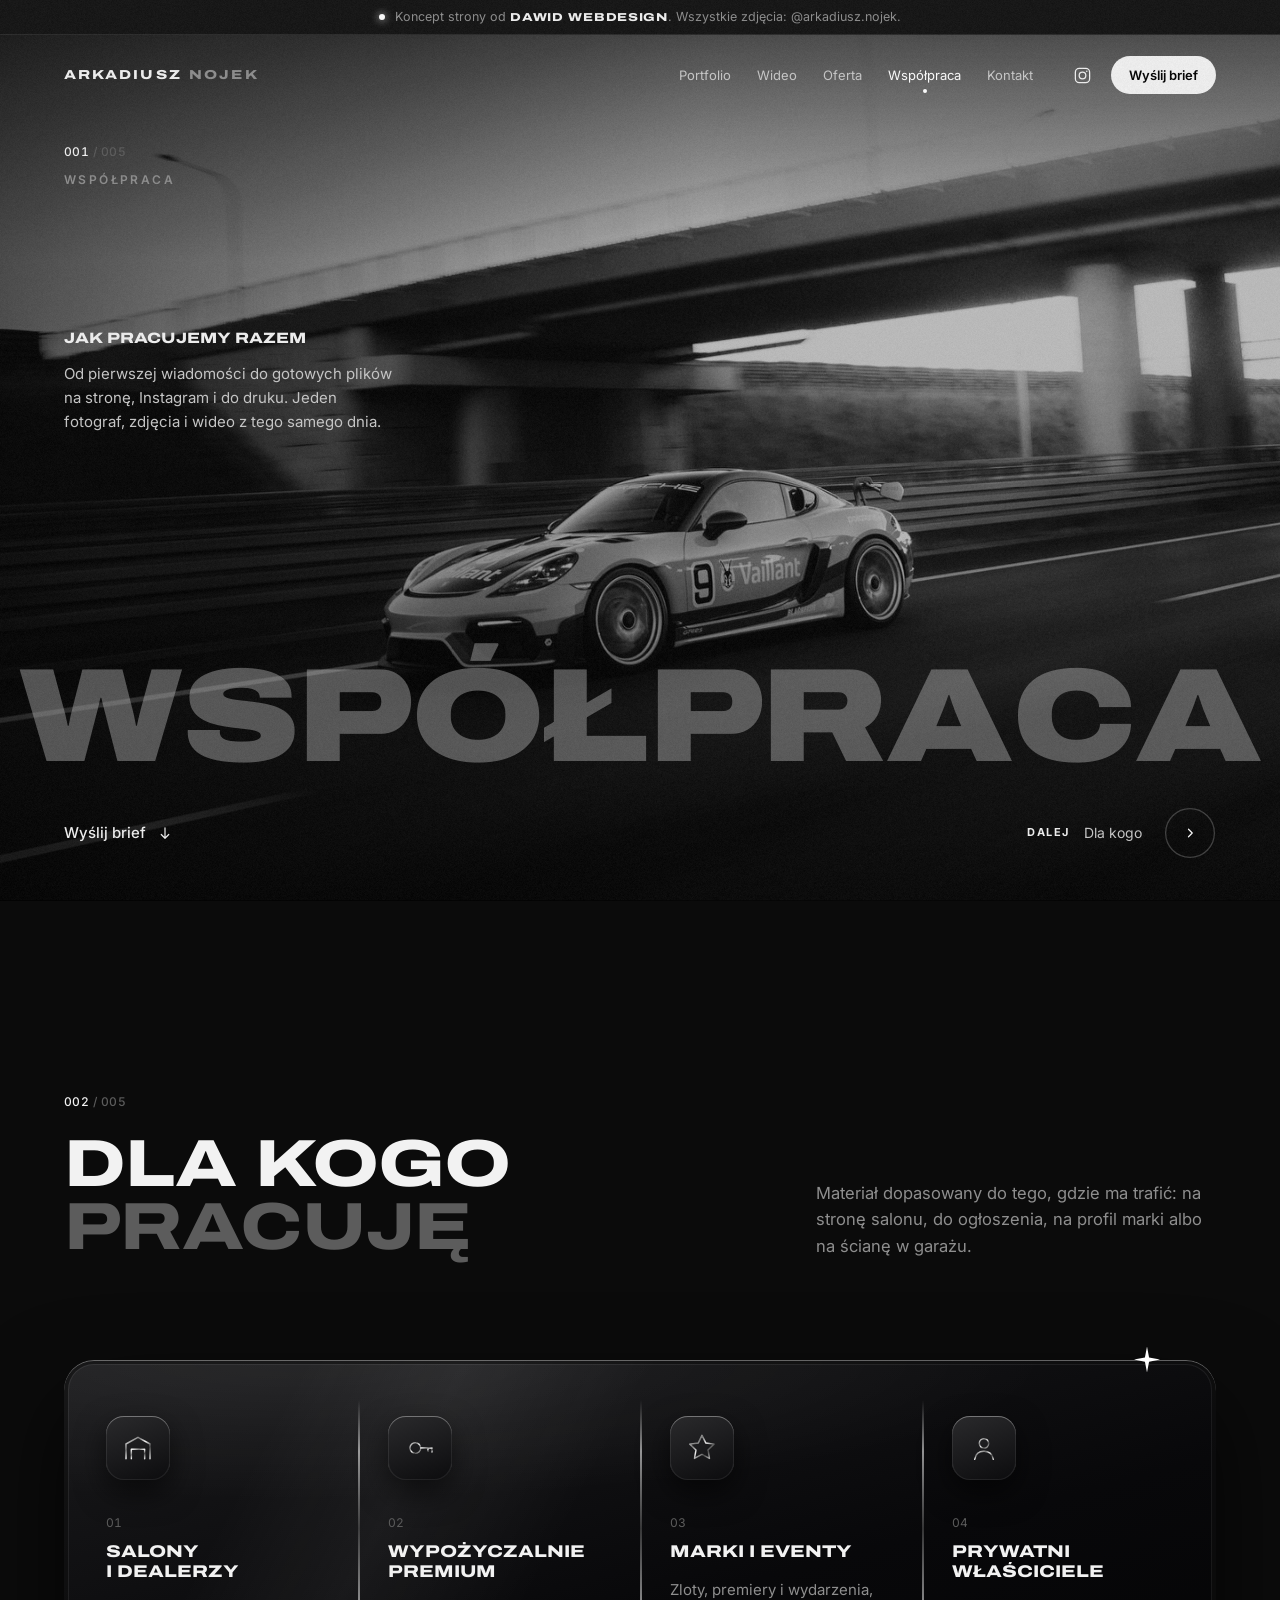
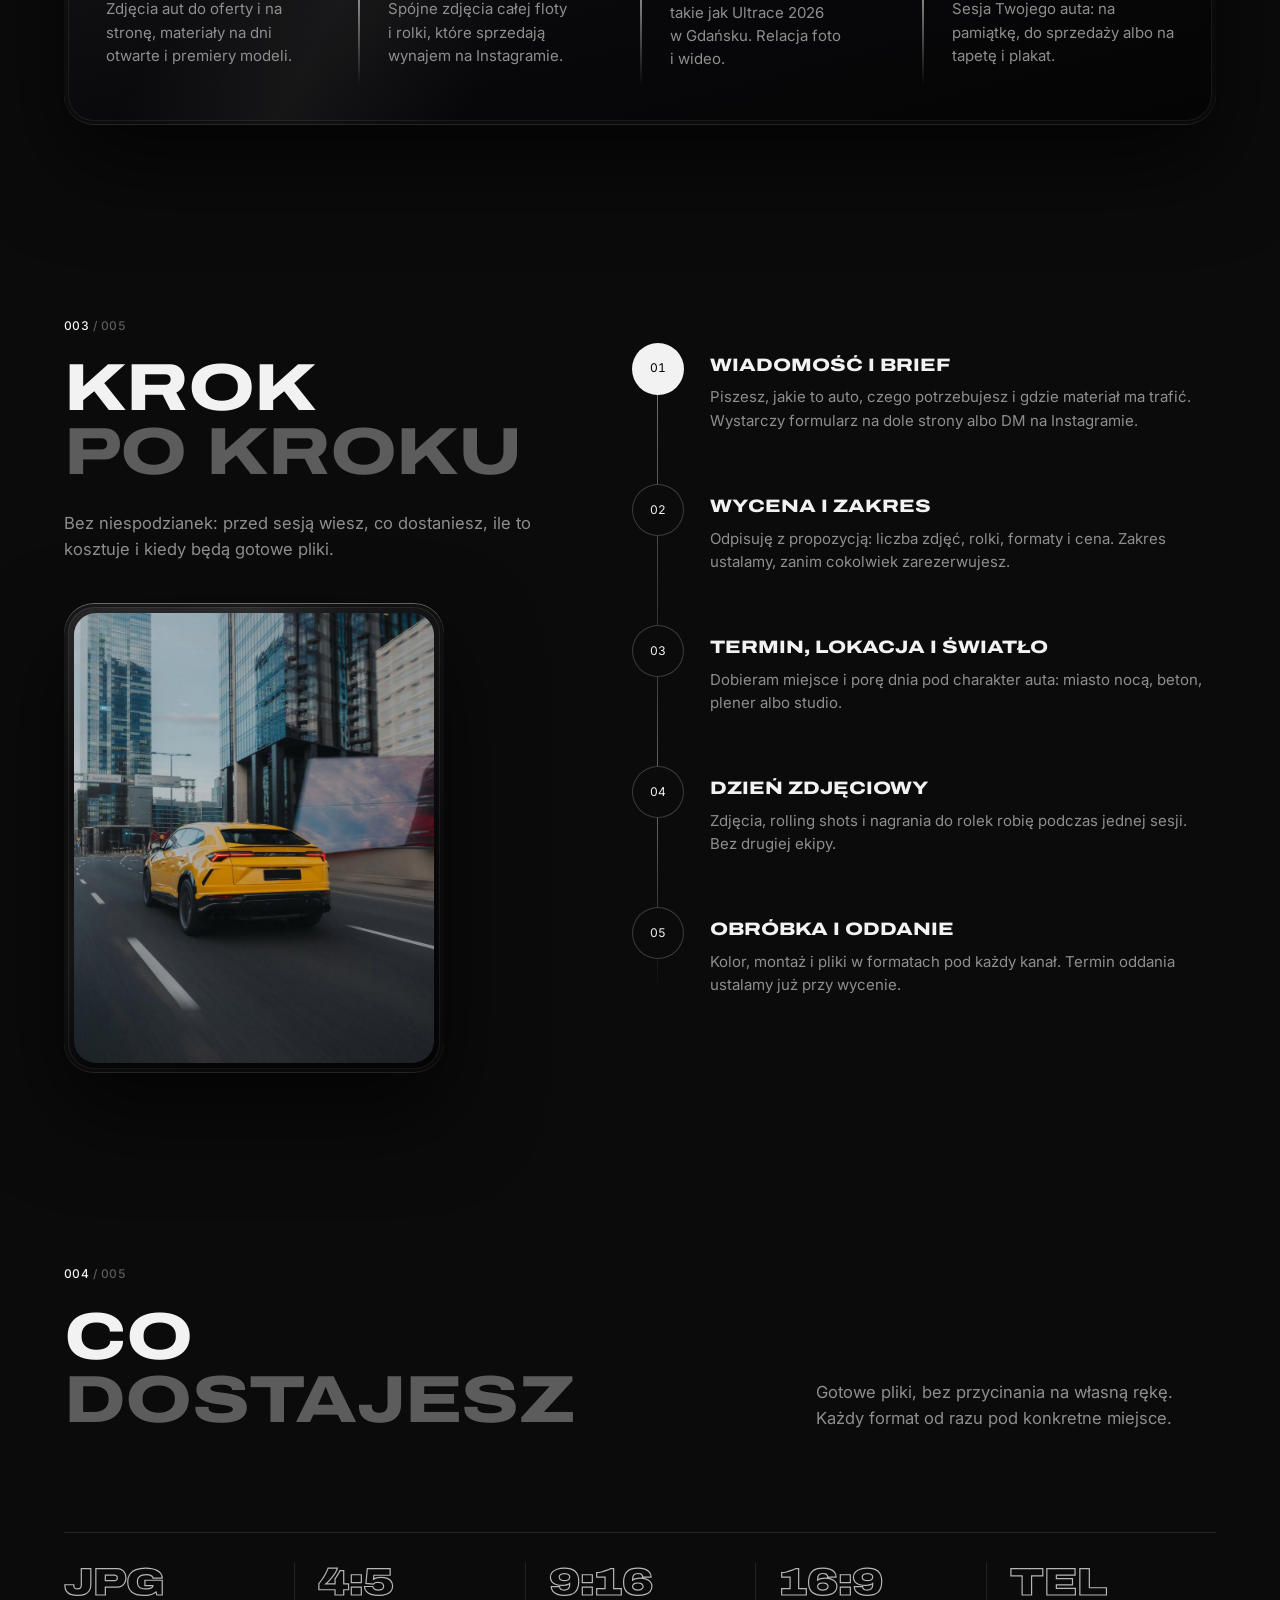
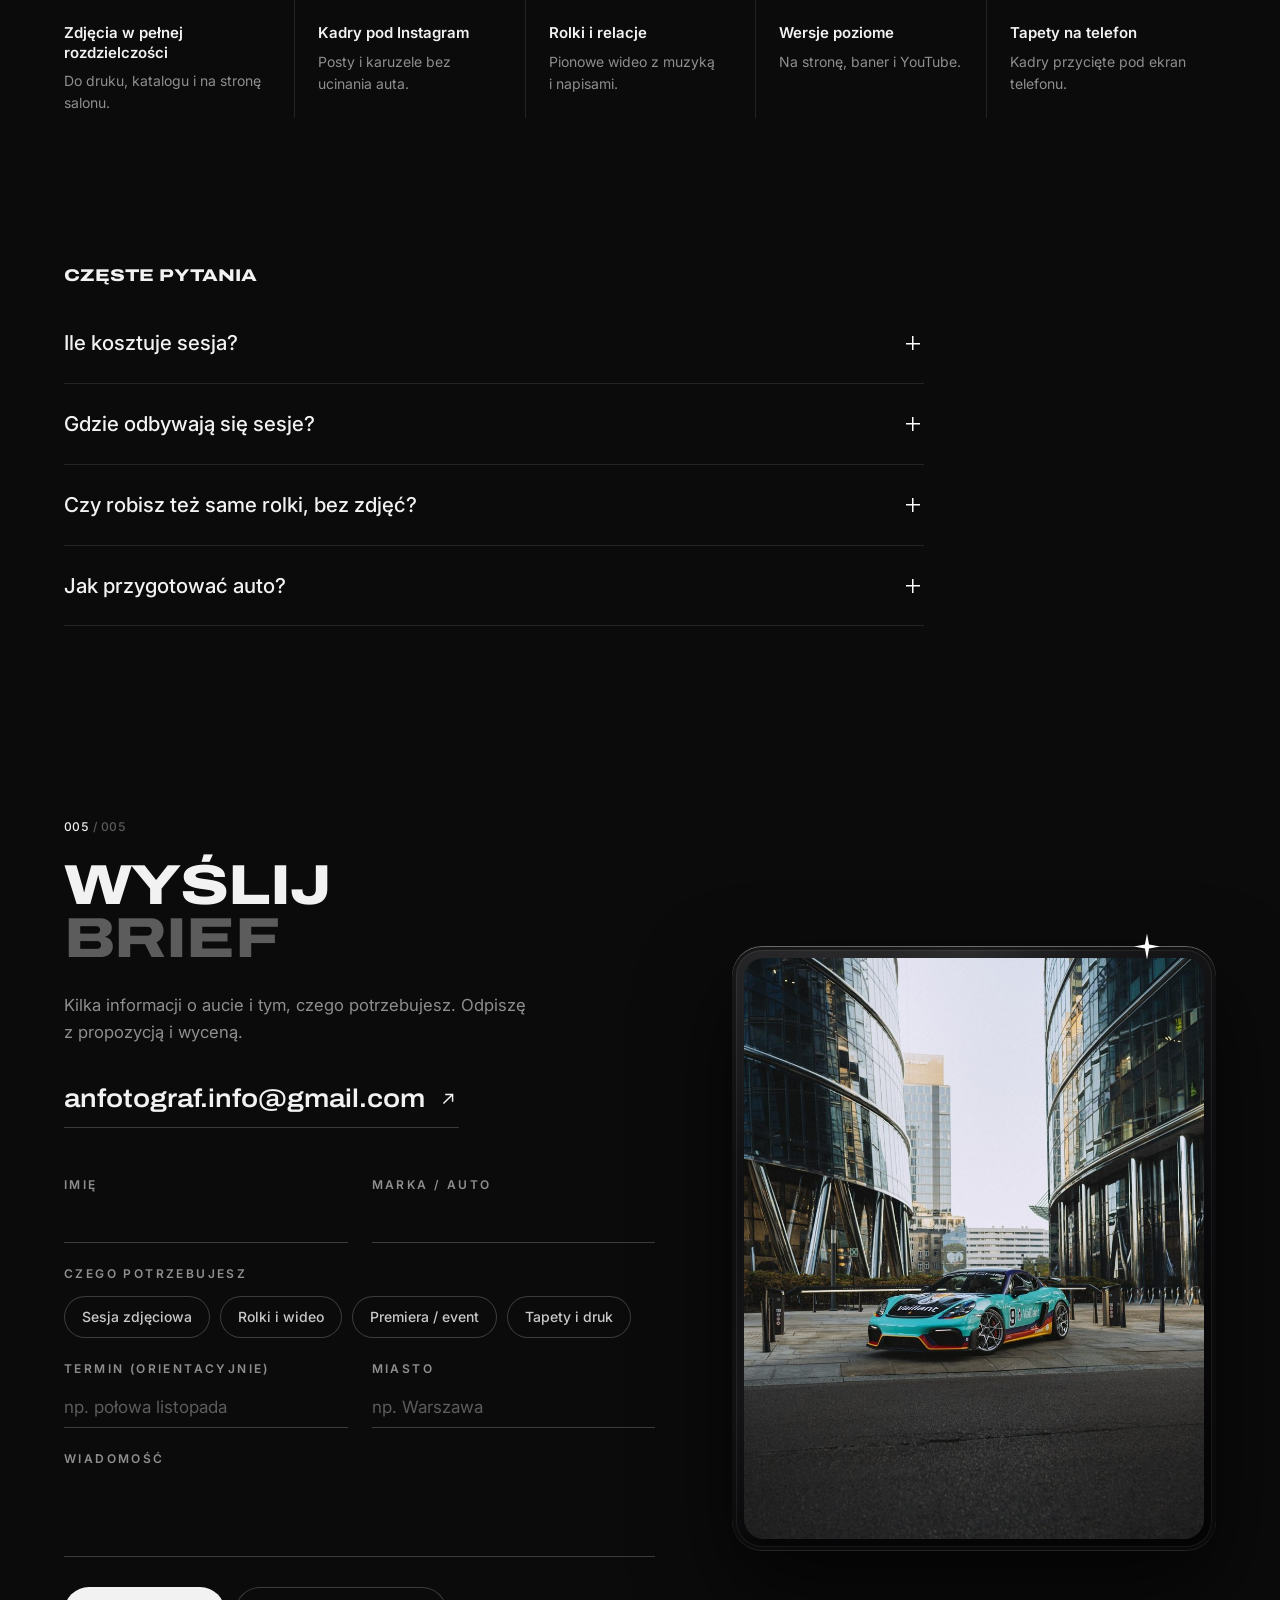
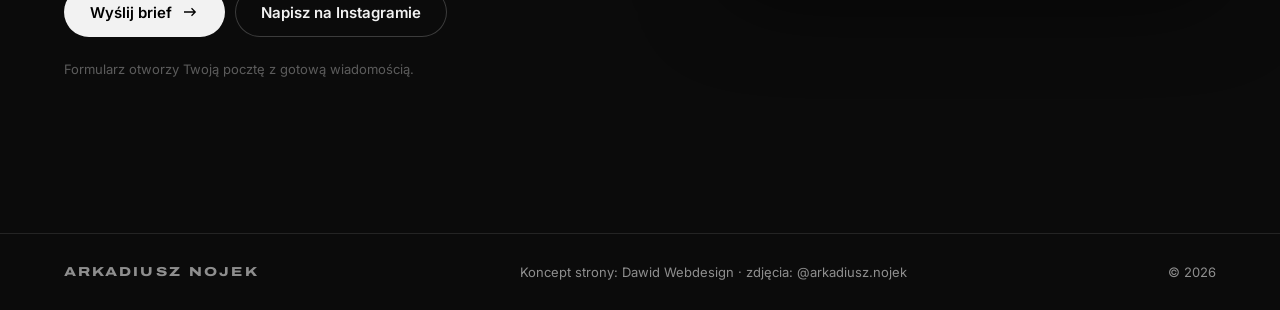
==== wspolpraca.html @ a64284be "Podstrona Współpraca, bez napisu 9:16, mniejsze menu na telefonie Co-Authored-By: Claude Opus 5.5 <n" ====
<!doctype html>
<html lang="pl">
<head>
<meta charset="utf-8">
<meta name="viewport" content="width=device-width, initial-scale=1">
<meta name="robots" content="noindex, nofollow">
<title>Współpraca — Arkadiusz Nojek</title>
<meta name="description" content="Jak wygląda współpraca: sesje zdjęciowe, rolki i relacje z premier dla marek motoryzacyjnych.">
<link rel="preconnect" href="https://fonts.googleapis.com">
<link rel="preconnect" href="https://fonts.gstatic.com" crossorigin>
<link href="https://fonts.googleapis.com/css2?family=Archivo:wdth,wght@62..125,100..900&family=Inter:wght@400..600&display=swap" rel="stylesheet">
<link rel="stylesheet" href="style.css?v=11">
</head>
<body class="podstrona">

<svg width="0" height="0" style="position:absolute" aria-hidden="true">
  <defs>
    <linearGradient id="chrom" x1="0" y1="0" x2="1" y2="1">
      <stop offset="0" stop-color="#ffffff"/><stop offset=".3" stop-color="#7a7a7a"/><stop offset=".5" stop-color="#f2f2f2"/><stop offset=".72" stop-color="#4a4a4a"/><stop offset="1" stop-color="#dcdcdc"/>
    </linearGradient>
  </defs>
</svg>

<div class="ziarno" aria-hidden="true"></div>

<div class="koncept-pasek">
  <span class="kropka"></span>
  <span>Koncept strony od <b>Dawid Webdesign</b>. Wszystkie zdjęcia: @arkadiusz.nojek.</span>
</div>

<!-- ===== NAWIGACJA ===== -->
<header class="nav" id="nav">
  <a href="index.html" class="nav__logo">ARKADIUSZ <span class="szary">NOJEK</span></a>
  <nav class="nav__menu" id="menu" aria-label="Menu główne">
    <a href="index.html#portfolio">Portfolio</a>
    <a href="index.html#wideo">Wideo</a>
    <a href="index.html#oferta">Oferta</a>
    <a href="wspolpraca.html" class="aktywny">Współpraca</a>
    <a href="#brief">Kontakt</a>
  </nav>
  <div class="nav__prawo">
    <a class="nav__ikona" href="https://www.instagram.com/arkadiusz.nojek/" target="_blank" rel="noopener" aria-label="Instagram @arkadiusz.nojek">
      <svg viewBox="0 0 24 24"><rect x="3" y="3" width="18" height="18" rx="5"/><circle cx="12" cy="12" r="4.2"/><circle class="pelna" cx="17.4" cy="6.6" r="1"/></svg>
    </a>
    <a class="btn btn--male" href="#brief">Wyślij brief</a>
    <button class="nav__kropki" id="burger" type="button" aria-label="Menu" aria-expanded="false" aria-controls="menu"><i></i><i></i><i></i><i></i></button>
  </div>
</header>

<main id="top">

<!-- ===== WSTĘP: pas MONOCHROME ===== -->
<section class="mono mono--start" id="start">
  <img class="mono__foto" src="img/gt4rs_0.jpg" alt="Porsche GT4 RS w ruchu pod wiaduktem" style="object-position:50% 62%">
  <div class="mono__gora">
    <p class="licznik">001 <span>/ 005</span></p>
    <p class="etykieta">Współpraca</p>
  </div>
  <div class="mono__tekst reveal">
    <p class="mono__podtytul">Jak pracujemy razem</p>
    <p>Od pierwszej wiadomości do gotowych plików na stronę, Instagram i&nbsp;do druku. Jeden fotograf, zdjęcia i&nbsp;wideo z&nbsp;tego samego dnia.</p>
  </div>
  <h1 class="mono__slowo mono__slowo--dlugie" aria-label="Współpraca"><span class="mono__litery" data-litery>WSPÓŁPRACA</span></h1>
  <div class="mono__dol">
    <a class="link-strzalka" href="#brief">Wyślij brief <svg viewBox="0 0 24 24" aria-hidden="true"><path d="M12 5v14M7 14l5 5 5-5"/></svg></a>
    <span aria-hidden="true"></span>
    <a class="dalej" href="#dla-kogo"><b>DALEJ</b><span>Dla kogo</span>
      <span class="dalej__kolo"><svg class="dalej__pierscien" viewBox="0 0 48 48" aria-hidden="true"><circle cx="24" cy="24" r="22.5"/></svg><svg class="dalej__grot" viewBox="0 0 24 24" aria-hidden="true"><path d="M10 7l5 5-5 5"/></svg></span>
    </a>
  </div>
</section>

<!-- ===== DLA KOGO ===== -->
<section class="sekcja" id="dla-kogo">
  <div class="wrap">
    <header class="naglowek naglowek--rzad">
      <div>
        <p class="licznik reveal">002 <span>/ 005</span></p>
        <h2 class="tytul reveal">Dla kogo<br><span class="szary">pracuję</span></h2>
      </div>
      <p class="wstep naglowek__prawo reveal">Materiał dopasowany do tego, gdzie ma trafić: na stronę salonu, do ogłoszenia, na profil marki albo na ścianę w&nbsp;garażu.</p>
    </header>

    <div class="panel chrom-ramka reveal">
      <span class="iskra" aria-hidden="true"></span>
      <ul class="uslugi">
        <li class="usluga">
          <span class="usluga__ikona"><svg viewBox="0 0 48 48"><path d="M6 40V18l18-10 18 10v22"/><path d="M14 40V26h20v14"/><path d="M14 33h20"/></svg></span>
          <p class="usluga__nr">01</p>
          <h3>Salony i&nbsp;dealerzy</h3>
          <p class="usluga__opis">Zdjęcia aut do oferty i&nbsp;na stronę, materiały na dni otwarte i&nbsp;premiery modeli.</p>
        </li>
        <li class="usluga">
          <span class="usluga__ikona"><svg viewBox="0 0 48 48"><circle cx="17" cy="24" r="8"/><path d="M25 24h17v6M36 24v5"/></svg></span>
          <p class="usluga__nr">02</p>
          <h3>Wypożyczalnie premium</h3>
          <p class="usluga__opis">Spójne zdjęcia całej floty i&nbsp;rolki, które sprzedają wynajem na Instagramie.</p>
        </li>
        <li class="usluga">
          <span class="usluga__ikona"><svg viewBox="0 0 48 48"><path d="M24 5l5.6 11.4 12.6 1.8-9.1 8.9 2.1 12.5L24 33.7l-11.2 5.9 2.1-12.5-9.1-8.9 12.6-1.8z"/></svg></span>
          <p class="usluga__nr">03</p>
          <h3>Marki i&nbsp;eventy</h3>
          <p class="usluga__opis">Zloty, premiery i&nbsp;wydarzenia, takie jak Ultrace 2026 w&nbsp;Gdańsku. Relacja foto i&nbsp;wideo.</p>
        </li>
        <li class="usluga">
          <span class="usluga__ikona"><svg viewBox="0 0 48 48"><circle cx="24" cy="17" r="7"/><path d="M10 41c1.5-8 7-12 14-12s12.5 4 14 12"/></svg></span>
          <p class="usluga__nr">04</p>
          <h3>Prywatni właściciele</h3>
          <p class="usluga__opis">Sesja Twojego auta: na pamiątkę, do sprzedaży albo na tapetę i&nbsp;plakat.</p>
        </li>
      </ul>
    </div>
  </div>
</section>

<!-- ===== KROK PO KROKU ===== -->
<section class="sekcja" id="przebieg">
  <div class="wrap przebieg">
    <div class="przebieg__lewo">
      <p class="licznik reveal">003 <span>/ 005</span></p>
      <h2 class="tytul reveal">Krok<br><span class="szary">po kroku</span></h2>
      <p class="wstep reveal">Bez niespodzianek: przed sesją wiesz, co dostaniesz, ile to kosztuje i&nbsp;kiedy będą gotowe pliki.</p>
      <figure class="przebieg__foto chrom-ramka reveal"><img src="img/k-urus_1.jpg" alt="Lamborghini Urus w ruchu w centrum miasta" loading="lazy"></figure>
    </div>
    <ol class="os">
      <li class="os__krok reveal"><span class="os__nr">01</span><div><h3>Wiadomość i&nbsp;brief</h3><p>Piszesz, jakie to auto, czego potrzebujesz i&nbsp;gdzie materiał ma trafić. Wystarczy formularz na dole strony albo DM na Instagramie.</p></div></li>
      <li class="os__krok reveal"><span class="os__nr">02</span><div><h3>Wycena i&nbsp;zakres</h3><p>Odpisuję z&nbsp;propozycją: liczba zdjęć, rolki, formaty i&nbsp;cena. Zakres ustalamy, zanim cokolwiek zarezerwujesz.</p></div></li>
      <li class="os__krok reveal"><span class="os__nr">03</span><div><h3>Termin, lokacja i&nbsp;światło</h3><p>Dobieram miejsce i&nbsp;porę dnia pod charakter auta: miasto nocą, beton, plener albo studio.</p></div></li>
      <li class="os__krok reveal"><span class="os__nr">04</span><div><h3>Dzień zdjęciowy</h3><p>Zdjęcia, rolling shots i&nbsp;nagrania do rolek robię podczas jednej sesji. Bez drugiej ekipy.</p></div></li>
      <li class="os__krok reveal"><span class="os__nr">05</span><div><h3>Obróbka i&nbsp;oddanie</h3><p>Kolor, montaż i&nbsp;pliki w&nbsp;formatach pod każdy kanał. Termin oddania ustalamy już przy wycenie.</p></div></li>
    </ol>
  </div>
</section>

<!-- ===== CO DOSTAJESZ ===== -->
<section class="sekcja" id="pliki">
  <div class="wrap">
    <header class="naglowek naglowek--rzad">
      <div>
        <p class="licznik reveal">004 <span>/ 005</span></p>
        <h2 class="tytul reveal">Co<br><span class="szary">dostajesz</span></h2>
      </div>
      <p class="wstep naglowek__prawo reveal">Gotowe pliki, bez przycinania na własną rękę. Każdy format od razu pod konkretne miejsce.</p>
    </header>
    <ul class="pliki">
      <li class="plik reveal"><span class="plik__format">JPG</span><h3>Zdjęcia w&nbsp;pełnej rozdzielczości</h3><p>Do druku, katalogu i&nbsp;na stronę salonu.</p></li>
      <li class="plik reveal"><span class="plik__format">4:5</span><h3>Kadry pod Instagram</h3><p>Posty i&nbsp;karuzele bez ucinania auta.</p></li>
      <li class="plik reveal"><span class="plik__format">9:16</span><h3>Rolki i&nbsp;relacje</h3><p>Pionowe wideo z&nbsp;muzyką i&nbsp;napisami.</p></li>
      <li class="plik reveal"><span class="plik__format">16:9</span><h3>Wersje poziome</h3><p>Na stronę, baner i&nbsp;YouTube.</p></li>
      <li class="plik reveal"><span class="plik__format">TEL</span><h3>Tapety na telefon</h3><p>Kadry przycięte pod ekran telefonu.</p></li>
    </ul>

    <div class="pytania">
      <h3 class="pytania__tytul reveal">Częste pytania</h3>
      <details class="pytanie reveal">
        <summary>Ile kosztuje sesja?</summary>
        <p>Cena zależy od zakresu: liczby zdjęć, rolek, lokacji i&nbsp;dojazdu. Po briefie dostajesz konkretną wycenę, zanim zarezerwujesz termin.</p>
      </details>
      <details class="pytanie reveal">
        <summary>Gdzie odbywają się sesje?</summary>
        <p>Głównie w&nbsp;Warszawie, ale dojeżdżam na sesje i&nbsp;wydarzenia w&nbsp;całej Polsce. Lokację dobieramy pod auto.</p>
      </details>
      <details class="pytanie reveal">
        <summary>Czy robisz też same rolki, bez zdjęć?</summary>
        <p>Tak. Możesz zamówić tylko zdjęcia, tylko wideo albo oba naraz z&nbsp;jednego dnia zdjęciowego.</p>
      </details>
      <details class="pytanie reveal">
        <summary>Jak przygotować auto?</summary>
        <p>Umyte auto i&nbsp;pełny bak wystarczą. Resztę, czyli lokację, światło i&nbsp;plan ujęć, biorę na siebie.</p>
      </details>
    </div>
  </div>
</section>

<!-- ===== BRIEF ===== -->
<section class="sekcja kontakt" id="brief">
  <div class="wrap kontakt__siatka">
    <div>
      <p class="licznik reveal">005 <span>/ 005</span></p>
      <h2 class="tytul reveal">Wyślij<br><span class="szary">brief</span></h2>
      <p class="wstep reveal">Kilka informacji o&nbsp;aucie i&nbsp;tym, czego potrzebujesz. Odpiszę z&nbsp;propozycją i&nbsp;wyceną.</p>
      <a class="kontakt__mail reveal" href="mailto:anfotograf.info@gmail.com">anfotograf.info@gmail.com <svg viewBox="0 0 24 24" aria-hidden="true"><path d="M7 17 17 7M9 7h8v8"/></svg></a>

      <form class="formularz formularz--brief reveal" id="brief-form" novalidate>
        <label><span>Imię</span><input name="imie" autocomplete="name" required></label>
        <label><span>Marka / auto</span><input name="auto"></label>
        <fieldset class="cale wybor">
          <legend>Czego potrzebujesz</legend>
          <label><input type="checkbox" name="zakres" value="Sesja zdjęciowa"><span>Sesja zdjęciowa</span></label>
          <label><input type="checkbox" name="zakres" value="Rolki i wideo"><span>Rolki i wideo</span></label>
          <label><input type="checkbox" name="zakres" value="Premiera / event"><span>Premiera / event</span></label>
          <label><input type="checkbox" name="zakres" value="Tapety i druk"><span>Tapety i druk</span></label>
        </fieldset>
        <label><span>Termin (orientacyjnie)</span><input name="termin" placeholder="np. połowa listopada"></label>
        <label><span>Miasto</span><input name="miasto" placeholder="np. Warszawa"></label>
        <label class="cale"><span>Wiadomość</span><textarea name="tresc" rows="3" required></textarea></label>
        <div class="formularz__dol">
          <button class="btn" type="submit">Wyślij brief <svg viewBox="0 0 24 24" aria-hidden="true"><path d="M4 12h15M14 7l5 5-5 5"/></svg></button>
          <a class="btn btn--obrys" href="https://www.instagram.com/arkadiusz.nojek/" target="_blank" rel="noopener">Napisz na Instagramie</a>
        </div>
        <p class="formularz__info">Formularz otworzy Twoją pocztę z&nbsp;gotową wiadomością.</p>
      </form>
    </div>
    <figure class="kontakt__foto chrom-ramka reveal">
      <img src="img/k-gt4rs_1.jpg" alt="Porsche GT4 RS między szklanymi wieżowcami" loading="lazy">
      <span class="iskra" aria-hidden="true"></span>
    </figure>
  </div>
</section>

</main>

<footer class="stopka">
  <div class="wrap stopka__rzad">
    <a href="index.html" class="nav__logo">ARKADIUSZ <span class="szary">NOJEK</span></a>
    <span>Koncept strony: Dawid Webdesign · zdjęcia: @arkadiusz.nojek</span>
    <span>© 2026</span>
  </div>
</footer>

<script src="wspolpraca.js?v=2"></script>
</body>
</html>
---- style.css ----
/* =========================================================
   Arkadiusz Nojek — koncept portfolio
   Styl jak Dawid Webdesign: monochrome, ziarno filmu, Archivo rozciągnięte + Inter,
   liczniki 001/006, chromowane ramki. Zdjęcia czarno-białe, kolor po najechaniu.
   ========================================================= */
:root{
  --bg:#0b0b0b;
  --panel:#141414;
  --linia:rgba(255,255,255,.1);
  --linia-2:rgba(255,255,255,.2);
  --tekst:#f2f2f2;
  --jasny:#c9c9c9;
  --szary:#8e8e8e;
  --ciemny:#5c5c5c;
  --font:Inter,-apple-system,BlinkMacSystemFont,system-ui,sans-serif;
  --szeroki:Archivo,"Arial Black",sans-serif;
  --gutter:clamp(20px,5vw,72px);
  --maks:1280px;
  --ease:cubic-bezier(.22,1,.36,1);
  --bw:grayscale(1) contrast(1.08) brightness(.92);
  --chrom:conic-gradient(from 215deg,#fff,#7e7e7e 11%,#1e1e1e 23%,#ececec 36%,#4c4c4c 50%,#fff 62%,#262626 76%,#cfcfcf 89%,#fff);
}
*,*::before,*::after{box-sizing:border-box}
html{-webkit-text-size-adjust:100%;scroll-behavior:smooth;scroll-padding-top:80px;overflow-x:clip}
body{margin:0;background:var(--bg);color:var(--tekst);font-family:var(--font);font-size:16px;line-height:1.55;-webkit-font-smoothing:antialiased;overflow-x:clip}
img{display:block;max-width:100%;height:auto}
a{color:inherit;text-decoration:none}
h1,h2,h3,p,ul,ol,figure{margin:0}
ul,ol{padding:0;list-style:none}
button{font:inherit;color:inherit;background:none;border:0;cursor:pointer;padding:0}
::selection{background:var(--tekst);color:#000}
:focus-visible{outline:1.5px solid var(--tekst);outline-offset:3px;border-radius:4px}
.wrap{width:100%;max-width:calc(var(--maks) + var(--gutter)*2);margin:0 auto;padding:0 var(--gutter)}

.ziarno{position:fixed;inset:0;z-index:90;pointer-events:none;background:url(img/ziarno.png);opacity:.55}

/* ---------- typografia ---------- */
.tytul,.hero__h1,.mono__slowo,.nav__logo,.proces__h2,.kadr figcaption b,.usluga h3,.krok h3,.mono__podtytul,.koncept-pasek b{font-family:var(--szeroki);font-stretch:125%}
.szary{color:var(--ciemny)}
.licznik{font-size:12px;font-weight:500;letter-spacing:.04em;font-variant-numeric:tabular-nums;margin-bottom:22px}
.licznik span{color:var(--ciemny)}
.etykieta{font-size:12px;font-weight:600;letter-spacing:.2em;text-transform:uppercase;color:var(--szary)}
.tytul{font-size:clamp(32px,5.2vw,78px);line-height:.95;font-weight:800;text-transform:uppercase;letter-spacing:-.01em}
.wstep{font-size:clamp(16px,1.3vw,18px);line-height:1.6;color:var(--szary);max-width:34em;margin-top:26px}

/* ---------- przyciski ---------- */
.btn{display:inline-flex;align-items:center;justify-content:center;gap:9px;min-height:50px;padding:0 26px;border-radius:999px;background:var(--tekst);color:#000;font-size:15px;font-weight:600;transition:background .3s var(--ease),color .3s var(--ease),transform .3s var(--ease),box-shadow .3s}
.btn:hover{background:#fff}
.btn:active{transform:scale(.97)}
.btn--obrys{background:transparent;color:var(--tekst);box-shadow:inset 0 0 0 1px var(--linia-2)}
.btn--obrys:hover{background:var(--tekst);color:#000;box-shadow:none}
.btn--male{min-height:38px;padding:0 18px;font-size:13px}
.btn svg{width:18px;height:18px;fill:none;stroke:currentColor;stroke-width:1.7;transition:transform .4s var(--ease)}
.btn:hover svg{transform:translateX(3px)}
.link-strzalka{display:inline-flex;align-items:center;gap:10px;font-size:15px;font-weight:500}
.link-strzalka svg{width:18px;height:18px;fill:none;stroke:currentColor;stroke-width:1.6;stroke-linecap:round;stroke-linejoin:round;transition:transform .4s var(--ease)}
.link-strzalka:hover svg{transform:translateX(4px)}
.link-strzalka:hover svg:has(path[d^="M7 17"]){transform:translate(3px,-3px)}
.strzalki{display:flex;gap:10px;margin-top:28px}
.strzalka{display:grid;place-items:center;width:52px;height:52px;border-radius:50%;box-shadow:inset 0 0 0 1px var(--linia-2);transition:background .3s,opacity .3s}
.strzalka:hover{background:var(--tekst)}
.strzalka:hover svg{stroke:#000}
.strzalka:disabled{opacity:.3;cursor:default;background:none}
.strzalka:disabled svg{stroke:var(--tekst)}
.strzalka svg{width:20px;height:20px;fill:none;stroke:var(--tekst);stroke-width:1.6;stroke-linecap:round;stroke-linejoin:round}

/* DALEJ z pierścieniem postępu */
.dalej{justify-self:end;display:inline-flex;align-items:center;gap:14px}
.dalej b{font-size:11px;font-weight:700;letter-spacing:.14em}
.dalej>span:not(.dalej__kolo){font-size:14px;color:var(--jasny)}
.dalej__kolo{position:relative;display:grid;place-items:center;width:52px;height:52px;margin-left:8px}
.dalej__pierscien{position:absolute;inset:0;width:100%;height:100%;transform:rotate(-90deg)}
.dalej__pierscien circle{fill:none;stroke:rgba(255,255,255,.22);stroke-width:1.2}
.dalej__pierscien .postep{stroke:#fff;stroke-dasharray:141.4;stroke-dashoffset:calc(141.4*(1 - var(--pk,0)))}
.dalej__grot{width:18px;height:18px;fill:none;stroke:#fff;stroke-width:1.6;stroke-linecap:round;stroke-linejoin:round;transition:transform .4s var(--ease)}
.dalej:hover .dalej__grot{transform:translateX(3px)}

/* chromowana ramka + iskra */
.chrom-ramka{position:relative;border-radius:30px;background:linear-gradient(118deg,transparent 18%,rgba(255,255,255,.055) 30%,transparent 44%),radial-gradient(120% 70% at 20% 0%,rgba(255,255,255,.07),transparent 55%),linear-gradient(165deg,#1a1a1c,#08080a 60%,#040405);box-shadow:inset 0 1px 0 rgba(255,255,255,.35),inset 0 -1px 0 rgba(255,255,255,.1),inset 0 0 0 4px rgba(0,0,0,.55),inset 0 0 0 5px rgba(255,255,255,.07),0 40px 90px rgba(0,0,0,.65)}
.iskra{position:absolute;top:-13px;right:56px;width:26px;height:26px;background:#fff;clip-path:polygon(50% 0,58% 42%,100% 50%,58% 58%,50% 100%,42% 58%,0 50%,42% 42%);filter:drop-shadow(0 0 8px #fff);animation:iskra 3.2s ease-in-out infinite;z-index:3}
@keyframes iskra{50%{transform:scale(.7) rotate(45deg);opacity:.75}}

/* ---------- pasek konceptu ---------- */
.koncept-pasek{position:relative;z-index:70;display:flex;align-items:center;justify-content:center;gap:10px;padding:8px var(--gutter);background:#131313;border-bottom:1px solid var(--linia);font-size:12.5px;line-height:1.4;color:var(--szary);text-align:center}
.koncept-pasek b{font-stretch:125%;font-weight:800;font-size:11.5px;letter-spacing:.06em;text-transform:uppercase;color:var(--tekst)}
.kropka{flex:none;width:6px;height:6px;border-radius:50%;background:#fff;box-shadow:0 0 8px #fff}

/* ---------- nawigacja ---------- */
.nav{position:fixed;left:0;right:0;top:34px;z-index:60;display:flex;align-items:center;gap:30px;padding:22px var(--gutter);transition:top .5s var(--ease),padding .5s var(--ease),background .5s var(--ease)}
.nav--tlo{top:0;padding-top:14px;padding-bottom:14px;background:rgba(11,11,11,.72);-webkit-backdrop-filter:blur(18px) saturate(140%);backdrop-filter:blur(18px) saturate(140%);box-shadow:0 1px 0 var(--linia)}
.nav__logo{display:inline-flex;align-items:center;gap:12px;font-size:13px;font-weight:800;letter-spacing:.16em;white-space:nowrap}
.nav__logo .szary{color:var(--szary);margin-left:-.35em}
.znak{display:grid;place-items:center;width:36px;height:36px;border-radius:10px;font-size:12px;letter-spacing:.02em;color:#000;background:linear-gradient(145deg,#fff,#9a9a9a 38%,#f4f4f4 55%,#6c6c6c 80%,#e8e8e8);box-shadow:0 0 12px rgba(255,255,255,.15),inset 0 1px 0 #fff}
.nav__menu{display:flex;gap:26px;margin-left:auto}
.nav__menu a{position:relative;font-size:13px;color:var(--jasny);transition:color .25s}
.nav__menu a:hover,.nav__menu a.aktywny{color:#fff}
.nav__menu a.aktywny::after{content:"";position:absolute;left:50%;bottom:-8px;width:4px;height:4px;border-radius:50%;background:#fff;transform:translateX(-50%)}
.nav__prawo{display:flex;align-items:center;gap:10px}
.nav__ikona{display:grid;place-items:center;width:38px;height:38px;border-radius:50%;transition:background .25s}
.nav__ikona:hover{background:rgba(255,255,255,.1)}
.nav__ikona svg{width:19px;height:19px;fill:none;stroke:currentColor;stroke-width:1.6}
.nav__ikona .pelna{fill:currentColor;stroke:none}
.nav__kropki{display:none}

/* ---------- hero ---------- */
.hero{position:relative;height:calc(100vh - var(--pasek,34px));height:calc(100svh - var(--pasek,34px));min-height:640px;max-height:1100px;overflow:hidden;background:#000}
.hero__wideo{position:absolute;inset:0;width:100%;height:100%;object-fit:cover;object-position:50% 62%;filter:var(--bw);opacity:0;transform:scale(1.06);transition:opacity 1.6s var(--ease),transform 3s var(--ease)}
.gotowe .hero__wideo.aktywne{opacity:1;transform:none}
.hero::after{content:"";position:absolute;inset:0;background:radial-gradient(ellipse 80% 60% at 50% 55%,rgba(0,0,0,.25),rgba(0,0,0,.72)),linear-gradient(0deg,rgba(0,0,0,.8),transparent 35%)}
.hero__srodek{position:absolute;z-index:2;left:0;right:0;top:50%;transform:translateY(-44%);text-align:center;padding:0 var(--gutter)}
.hero__h1{display:flex;flex-direction:column;align-items:center;margin-top:18px;font-weight:900;font-size:clamp(40px,11.2vw,200px);line-height:.84;letter-spacing:-.02em;text-transform:uppercase}
.hero__h1 span:first-child{color:transparent;-webkit-text-stroke:1.5px rgba(242,242,242,.75)}
.hero__h1 span:last-child{color:rgba(242,242,242,.95)}
.hero__lead{margin:28px auto 0;max-width:30em;color:#e6e6e6;font-size:clamp(15px,1.35vw,19px);line-height:1.55}
.hero__dol{position:absolute;z-index:2;left:var(--gutter);right:var(--gutter);bottom:40px;display:grid;grid-template-columns:1fr auto 1fr;align-items:center}
.hero__nr{font-size:12px;letter-spacing:.04em;font-variant-numeric:tabular-nums}
.hero__nr span{color:var(--szary)}
.hero__nr em{font-style:normal}
.hero__nr b{margin-left:14px;font-weight:600;letter-spacing:.2em;text-transform:uppercase}
.hero__nr span{letter-spacing:.06em}
.wejscie{opacity:0;transform:translateY(24px);transition:opacity 1.2s var(--ease),transform 1.2s var(--ease)}
.gotowe .wejscie{opacity:1;transform:none}
.gotowe .hero__h1.wejscie{transition-delay:.12s}
.gotowe .hero__lead.wejscie{transition-delay:.24s}
.gotowe .hero__dol.wejscie{transition-delay:.4s}

/* ---------- sekcje ---------- */
.sekcja{padding:clamp(120px,15vw,200px) 0 0}
.naglowek{margin-bottom:clamp(56px,8vw,100px)}
.naglowek--rzad{display:flex;justify-content:space-between;align-items:flex-end;gap:40px}
.naglowek--rzad>div:first-child{flex:1 1 auto;min-width:0}
.naglowek__prawo{flex:0 1 400px;max-width:400px}
.naglowek__prawo .wstep,.wstep.naglowek__prawo{margin-top:0}

/* ---------- portfolio: taśma ---------- */
.tasma{display:flex;gap:22px;overflow-x:auto;scroll-snap-type:x mandatory;scroll-padding-inline:max(var(--gutter),calc((100vw - var(--maks))/2));padding:14px max(var(--gutter),calc((100vw - var(--maks))/2)) 30px;scrollbar-width:none;overscroll-behavior-x:contain}
.tasma::-webkit-scrollbar{display:none}
.kadr{flex:0 0 clamp(270px,30vw,430px);scroll-snap-align:start;cursor:zoom-in}
.kadr__foto{display:block;overflow:hidden;border:2px solid transparent;border-radius:14px;background:linear-gradient(var(--panel) 0 0) padding-box,var(--chrom) border-box;box-shadow:0 24px 60px rgba(0,0,0,.5)}
.kadr__foto img{width:100%;aspect-ratio:4/5;object-fit:cover;border-radius:12px;transition:transform 1.1s var(--ease)}
.kadr:hover .kadr__foto img{transform:scale(1.045)}
.kadr figcaption{display:block;padding:18px 2px 0}
.kadr figcaption b{display:inline-flex;align-items:center;gap:12px;font-size:19px;font-weight:800;text-transform:uppercase}
.kadr figcaption b::after{content:attr(data-typ);padding:3px 9px;border-radius:999px;box-shadow:inset 0 0 0 1px var(--linia-2);font-family:var(--font);font-stretch:100%;color:var(--szary);font-size:10px;font-weight:600;letter-spacing:.14em;text-transform:uppercase}
.portfolio__wiecej{display:flex;justify-content:center;margin-top:clamp(28px,4vw,48px)}
.portfolio__wiecej .btn{min-height:54px;padding:0 30px}

/* ---------- wideo: pas MONOCHROME ---------- */
.mono{position:relative;height:100vh;height:100svh;min-height:620px;max-height:1100px;overflow:hidden;background:var(--bg);margin-top:clamp(120px,15vw,200px)}
.mono__foto{position:absolute;inset:0;width:100%;height:100%;object-fit:cover;object-position:50% 50%;filter:var(--bw) brightness(.8);transform:scale(calc(1.08 - var(--z,0)*.08));transform-origin:50% 100%;will-change:transform}
.mono::after{content:"";position:absolute;inset:0;background:linear-gradient(90deg,rgba(0,0,0,.55),transparent 55%),linear-gradient(0deg,rgba(0,0,0,.6),transparent 40%);pointer-events:none}
.mono>*:not(.mono__foto){z-index:2}
.mono__gora{position:absolute;top:108px;left:var(--gutter)}
.mono__gora .licznik{margin-bottom:10px}
.mono__tekst{position:absolute;left:var(--gutter);top:38%;max-width:330px;font-size:15px;line-height:1.6;color:var(--jasny)}
.mono__podtytul{font-weight:800;font-size:15px;line-height:1.25;text-transform:uppercase;color:var(--tekst);margin-bottom:14px}
.mono__slowo{position:absolute;left:0;right:0;bottom:max(15%,110px);text-align:center;font-weight:900;font-size:21vw;line-height:.8;letter-spacing:-.01em;color:rgba(210,210,210,.38);white-space:nowrap;pointer-events:none}
.mono__litery{display:inline-block}
.mono__litery .l{display:inline-block;transform:translateY(60%);opacity:0}
.mono.widac .mono__litery .l{transform:none;opacity:1;transition:transform 1.2s var(--ease),opacity 1.2s var(--ease);transition-delay:calc(var(--i)*.06s)}
.mono__dol{position:absolute;left:var(--gutter);right:var(--gutter);bottom:42px;display:grid;grid-template-columns:1fr auto 1fr;align-items:center;font-size:14px}
.mono__nr{font-size:12px;letter-spacing:.04em}
.mono__nr span{color:var(--szary)}

/* ---------- rolki z Instagrama ---------- */
.rolki{padding-top:clamp(60px,8vw,110px)}
.rolki__gora{display:flex;justify-content:space-between;align-items:center;gap:20px;margin-bottom:28px}
.rolki__rzad{display:grid;grid-template-columns:repeat(5,minmax(0,1fr));gap:18px;max-width:calc(var(--maks) + var(--gutter)*2);margin:0 auto;padding:0 var(--gutter)}
.rolka{display:block}
.rolka__ekran{position:relative;display:block;aspect-ratio:9/16;overflow:hidden;border:2px solid transparent;border-radius:22px;background:linear-gradient(var(--panel) 0 0) padding-box,var(--chrom) border-box;box-shadow:0 24px 60px rgba(0,0,0,.5)}
.rolka__ekran img,.rolka__ekran video{position:absolute;inset:0;width:100%;height:100%;object-fit:cover;border-radius:20px;transition:transform 1.1s var(--ease)}
.rolka:hover .rolka__ekran img,.rolka:hover .rolka__ekran video{transform:scale(1.04)}
.rolka__ekran::after{content:"";position:absolute;inset:0;border-radius:20px;background:linear-gradient(0deg,rgba(0,0,0,.45),transparent 40%);pointer-events:none}
.rolka__play{position:absolute;z-index:2;left:50%;top:50%;display:grid;place-items:center;width:54px;height:54px;margin:-27px 0 0 -27px;border-radius:50%;background:rgba(0,0,0,.35);box-shadow:inset 0 0 0 1px rgba(255,255,255,.55);-webkit-backdrop-filter:blur(8px);backdrop-filter:blur(8px);transition:transform .5s var(--ease),background .3s,opacity .4s}
.rolka__play svg{width:20px;height:20px;fill:#fff;margin-left:3px}
.rolka:hover .rolka__play{transform:scale(1.1);background:rgba(255,255,255,.9)}
.rolka:hover .rolka__play svg{fill:#000}
.rolka.gra .rolka__play{opacity:0}
.rolka.gra:hover .rolka__play{opacity:1}
.rolka__opis{display:block;padding:16px 2px 0}
.rolka__opis b{display:block;font-family:var(--szeroki);font-stretch:125%;font-weight:800;font-size:14px;text-transform:uppercase;line-height:1.2}
.rolka__opis span{display:block;margin-top:5px;font-size:13px;color:var(--szary)}
@media (max-width:1000px){
  .rolki__rzad{display:flex;overflow-x:auto;scroll-snap-type:x mandatory;scroll-padding-inline:var(--gutter);scrollbar-width:none;padding-bottom:10px;overscroll-behavior-x:contain}
  .rolki__rzad::-webkit-scrollbar{display:none}
  .rolka{flex:0 0 clamp(200px,42vw,260px);scroll-snap-align:start}
}
@media (max-width:760px){
  .rolki__gora{flex-direction:column;align-items:flex-start}
  .rolka{flex-basis:62vw}
}

/* ---------- oferta ---------- */
.panel{padding:12px}
.uslugi{display:grid;grid-template-columns:repeat(4,1fr)}
.usluga{position:relative;padding:44px 30px 42px}
.usluga+.usluga::before{content:"";position:absolute;left:0;top:28px;bottom:28px;width:1.5px;background:linear-gradient(to bottom,transparent,#fff 18%,#5a5a5a 45%,#e6e6e6 70%,transparent);opacity:.55}
.usluga__ikona{display:grid;place-items:center;width:64px;height:64px;border-radius:18px;background:linear-gradient(160deg,#2a2a2c,#0c0c0e);box-shadow:inset 0 1px 0 rgba(255,255,255,.3),inset 0 0 0 1px rgba(255,255,255,.08),0 12px 30px rgba(0,0,0,.6);margin-bottom:34px;transition:transform .6s var(--ease)}
.usluga:hover .usluga__ikona{transform:translateY(-4px) rotate(-4deg)}
.usluga__ikona svg{width:32px;height:32px;fill:none;stroke:url(#chrom);stroke-width:2.2;stroke-linejoin:round;stroke-linecap:round}
.usluga__nr{font-size:12px;color:var(--ciemny);font-variant-numeric:tabular-nums;margin-bottom:10px}
.usluga h3{font-size:17px;font-weight:800;text-transform:uppercase;line-height:1.15;margin-bottom:16px}
.usluga__opis{color:var(--szary);font-size:15px;line-height:1.55}

/* ---------- proces ---------- */
.proces{padding-top:clamp(120px,15vw,200px)}
.proces__scena{position:relative;height:clamp(520px,80vh,860px);overflow:hidden}
.proces__foto{position:absolute;inset:0;width:100%;height:100%;object-fit:cover;object-position:50% 50%;filter:var(--bw) brightness(.75)}
.proces__scena::after{content:"";position:absolute;inset:0;background:linear-gradient(0deg,var(--bg) 0%,rgba(11,11,11,.4) 45%,rgba(11,11,11,.55) 100%)}
.proces__napis{position:absolute;z-index:2;left:0;right:0;bottom:clamp(30px,5vw,60px)}
.proces__napis .etykieta{margin-bottom:22px}
.proces__h2{display:flex;flex-direction:column;font-weight:900;font-size:clamp(38px,8.4vw,150px);line-height:.86;letter-spacing:-.02em;text-transform:uppercase}
.proces__h2 span:first-child{color:transparent;-webkit-text-stroke:1.5px rgba(242,242,242,.75)}
.kroki{display:grid;grid-template-columns:repeat(4,1fr);gap:0 30px;margin-top:clamp(40px,5vw,70px)}
.krok{position:relative;padding-top:28px}
.krok::before{content:"";position:absolute;left:0;right:0;top:0;height:1.5px;background:linear-gradient(to right,#fff,#5a5a5a 45%,#e6e6e6 70%,transparent);opacity:.5}
.krok span{font-size:12px;color:var(--ciemny);font-variant-numeric:tabular-nums}
.krok h3{margin:22px 0 12px;font-size:17px;font-weight:800;text-transform:uppercase;line-height:1.15}
.krok p{color:var(--szary);font-size:15px}

/* ---------- kontakt ---------- */
.kontakt{padding-bottom:clamp(100px,12vw,160px)}
.kontakt .tytul{font-size:clamp(32px,4.4vw,66px)}
.kontakt__siatka{display:grid;grid-template-columns:minmax(0,1.1fr) minmax(0,.9fr);gap:clamp(40px,6vw,96px);align-items:center}
.kontakt__mail{display:inline-flex;align-items:center;gap:12px;margin-top:34px;font-family:var(--szeroki);font-stretch:112%;font-weight:600;font-size:clamp(18px,2vw,28px);border-bottom:1px solid var(--linia-2);padding-bottom:8px;transition:border-color .3s;word-break:break-all}
.kontakt__mail svg{flex:none;width:22px;height:22px;fill:none;stroke:currentColor;stroke-width:1.6;transition:transform .4s var(--ease)}
.kontakt__mail:hover{border-color:#fff}
.kontakt__mail:hover svg{transform:translate(3px,-3px)}
.formularz{display:grid;grid-template-columns:1fr 1fr;gap:22px 24px;margin-top:48px;max-width:620px}
.formularz label{display:flex;flex-direction:column;gap:8px}
.formularz .cale{grid-column:1/-1}
.formularz span{font-size:12px;font-weight:600;letter-spacing:.2em;text-transform:uppercase;color:var(--szary)}
.formularz input,.formularz textarea{width:100%;background:transparent;border:0;border-bottom:1px solid var(--linia-2);color:var(--tekst);font:400 17px var(--font);padding:10px 0;outline:none;resize:none;border-radius:0;transition:border-color .3s}
.formularz input:focus,.formularz textarea:focus{border-color:#fff}
.formularz__dol{grid-column:1/-1;display:flex;flex-wrap:wrap;gap:10px;margin-top:8px}
.formularz__info{grid-column:1/-1;font-size:13px;color:var(--ciemny)}
.kontakt__foto{padding:12px;aspect-ratio:4/5}
.kontakt__foto img{width:100%;height:100%;object-fit:cover;border-radius:20px}

/* ---------- stopka ---------- */
.stopka{border-top:1px solid var(--linia);padding:28px 0}
.stopka__rzad{display:flex;justify-content:space-between;align-items:center;gap:16px;flex-wrap:wrap;font-size:13px;color:var(--szary)}

/* ---------- lightbox ---------- */
.lb{position:fixed;inset:0;z-index:95;background:rgba(5,5,5,.96);display:flex;align-items:center;justify-content:center;opacity:0;visibility:hidden;transition:opacity .4s var(--ease),visibility .4s}
.lb.otwarty{opacity:1;visibility:visible}
.lb img{max-width:min(86vw,1400px);max-height:80vh;object-fit:contain;border-radius:12px;transform:scale(.96);transition:transform .6s var(--ease)}
.lb.otwarty img{transform:none}
.lb .strzalka{position:absolute}
.lb__x{top:22px;right:22px}
.lb__wstecz{left:22px;top:50%;margin-top:-26px}
.lb__dalej{right:22px;top:50%;margin-top:-26px}
.lb__opis{position:absolute;left:0;right:0;bottom:26px;text-align:center;font-size:12px;letter-spacing:.2em;text-transform:uppercase;color:var(--szary)}

/* ---------- pojawianie się ---------- */
.reveal{opacity:0;transform:translateY(30px);transition:opacity 1.1s var(--ease),transform 1.1s var(--ease)}
.reveal.widac{opacity:1;transform:none}

/* =========================================================
   PODSTRONA: WSPÓŁPRACA
   ========================================================= */
.oferta__wiecej{margin-top:22px}
.mono--start{margin-top:0;height:calc(100vh - var(--pasek,34px));height:calc(100svh - var(--pasek,34px))}
.mono__slowo--dlugie{font-size:10.4vw}
.mono--start .mono__tekst{top:34%}
.mono--start::after{background:linear-gradient(180deg,rgba(0,0,0,.6),transparent 26%),linear-gradient(90deg,rgba(0,0,0,.55),transparent 55%),linear-gradient(0deg,rgba(0,0,0,.6),transparent 40%)}

/* krok po kroku: oś czasu */
.przebieg{display:grid;grid-template-columns:minmax(0,.9fr) minmax(0,1.1fr);gap:clamp(40px,7vw,120px);align-items:start}
.przebieg__lewo{position:sticky;top:110px}
.przebieg__foto{margin-top:40px;padding:10px;max-width:380px}
.przebieg__foto img{width:100%;aspect-ratio:4/5;object-fit:cover;border-radius:22px}
.os{position:relative;display:flex;flex-direction:column;gap:0}
.os::before{content:"";position:absolute;left:25px;top:30px;bottom:30px;width:1.5px;background:linear-gradient(to bottom,#fff,#5a5a5a 45%,#e6e6e6 70%,transparent);opacity:.45}
.os__krok{position:relative;display:grid;grid-template-columns:52px minmax(0,1fr);gap:26px;padding:26px 0}
.os__nr{position:relative;z-index:1;display:grid;place-items:center;width:52px;height:52px;border-radius:50%;background:var(--bg);box-shadow:inset 0 0 0 1px var(--linia-2);font-size:12px;font-variant-numeric:tabular-nums}
.os__krok:first-child .os__nr{background:var(--tekst);color:#000;box-shadow:none}
.os__krok h3{font-family:var(--szeroki);font-stretch:125%;font-size:18px;font-weight:800;text-transform:uppercase;line-height:1.15;margin:12px 0 10px}
.os__krok p{color:var(--szary);font-size:15px;max-width:34em}

/* co dostajesz */
.pliki{display:grid;grid-template-columns:repeat(5,1fr);border-top:1px solid var(--linia)}
.plik{position:relative;padding:30px 24px 34px 0}
.plik+.plik{padding-left:24px}
.plik+.plik::before{content:"";position:absolute;left:0;top:30px;bottom:30px;width:1px;background:var(--linia)}
.plik__format{display:inline-block;font-family:var(--szeroki);font-stretch:125%;font-weight:900;font-size:clamp(28px,3vw,44px);line-height:1;color:transparent;-webkit-text-stroke:1.2px rgba(242,242,242,.75);margin-bottom:22px}
.plik h3{font-size:15px;font-weight:600;line-height:1.3;margin-bottom:8px}
.plik p{color:var(--szary);font-size:14px}

/* pytania */
.pytania{margin-top:clamp(70px,9vw,120px);max-width:860px}
.pytania__tytul{font-family:var(--szeroki);font-stretch:125%;font-size:17px;font-weight:800;text-transform:uppercase;margin-bottom:14px}
.pytanie{border-bottom:1px solid var(--linia)}
.pytanie summary{position:relative;display:block;padding:24px 50px 24px 0;font-size:clamp(17px,1.6vw,21px);font-weight:500;cursor:pointer;list-style:none}
.pytanie summary::-webkit-details-marker{display:none}
.pytanie summary::after{content:"";position:absolute;right:4px;top:50%;width:14px;height:14px;margin-top:-7px;background:linear-gradient(#fff,#fff) center/14px 1.5px no-repeat,linear-gradient(#fff,#fff) center/1.5px 14px no-repeat;transition:transform .4s var(--ease)}
.pytanie[open] summary::after{transform:rotate(45deg)}
.pytanie p{padding:0 50px 26px 0;color:var(--szary);font-size:16px;max-width:42em}

/* brief: wybór zakresu */
.wybor{border:0;margin:0;padding:0;display:flex;flex-wrap:wrap;gap:10px}
.wybor legend{width:100%;margin-bottom:12px;font-size:12px;font-weight:600;letter-spacing:.2em;text-transform:uppercase;color:var(--szary);padding:0}
.wybor label{display:block;cursor:pointer}
.wybor input{position:absolute;opacity:0;pointer-events:none}
.wybor label span{display:inline-flex;align-items:center;min-height:42px;padding:0 18px;border-radius:999px;box-shadow:inset 0 0 0 1px var(--linia-2);font-size:14px;font-weight:500;letter-spacing:0;text-transform:none;color:var(--jasny);transition:background .25s,color .25s,box-shadow .25s}
.wybor label:hover span{box-shadow:inset 0 0 0 1px rgba(255,255,255,.5);color:#fff}
.wybor input:checked+span{background:var(--tekst);color:#000;box-shadow:none}
.wybor input:focus-visible+span{outline:1.5px solid var(--tekst);outline-offset:3px}
.formularz input::placeholder{color:var(--ciemny)}

@media (max-width:1100px){
  .pliki{grid-template-columns:repeat(3,1fr)}
  .plik:nth-child(4){padding-left:0}
  .plik:nth-child(4)::before{display:none}
  .plik:nth-child(n+4){border-top:1px solid var(--linia)}
}
@media (max-width:900px){
  .przebieg{grid-template-columns:1fr}
  .przebieg__lewo{position:static}
  .przebieg__foto{display:none}
}
@media (max-width:760px){
  .mono.mono--start{height:auto;padding-top:130px}
  .mono.mono--start::after{display:none}
  .mono__slowo--dlugie{font-size:11.6vw;margin-top:-12vw}
  .pliki{grid-template-columns:1fr 1fr}
  .plik,.plik+.plik{padding:26px 16px 26px 0}
  .plik:nth-child(even){padding-left:16px}
  .plik::before{display:none}
  .plik+.plik::before{display:none}
  .plik:nth-child(n+3){border-top:1px solid var(--linia)}
  .os__krok{grid-template-columns:44px minmax(0,1fr);gap:18px}
  .os__nr{width:44px;height:44px}
  .os::before{left:21.5px}
}

/* ---------- responsywność ---------- */
@media (max-width:1100px){
  .uslugi{grid-template-columns:repeat(2,1fr)}
  .usluga:nth-child(3)::before{display:none}
  .usluga:nth-child(n+3)::after{content:"";position:absolute;top:0;left:28px;right:28px;height:1.5px;background:linear-gradient(to right,transparent,#fff 18%,#5a5a5a 45%,#e6e6e6 70%,transparent);opacity:.55}
  .kroki{grid-template-columns:repeat(2,1fr);gap:40px 30px}
}
@media (max-width:900px){
  .nav__menu{position:fixed;inset:0;z-index:-1;overflow:hidden;flex-direction:column;justify-content:center;gap:6px;margin:0;padding:90px var(--gutter) 60px;background:var(--bg);opacity:0;visibility:hidden;transition:opacity .45s var(--ease),visibility 0s .45s}
  .nav--otwarte{background:transparent;-webkit-backdrop-filter:none;backdrop-filter:none;box-shadow:none}
  .nav--otwarte .nav__menu{opacity:1;visibility:visible;transition:opacity .45s var(--ease)}
  .nav__menu a{font-family:var(--szeroki);font-stretch:125%;font-weight:800;font-size:clamp(24px,7.6vw,46px);line-height:1.2;text-transform:uppercase;color:var(--tekst);max-width:100%;transform:translateY(24px);opacity:0;transition:transform .6s var(--ease),opacity .6s var(--ease)}
  .nav--otwarte .nav__menu a{transform:none;opacity:1}
  .nav--otwarte .nav__menu a:nth-child(2){transition-delay:.04s}
  .nav--otwarte .nav__menu a:nth-child(3){transition-delay:.08s}
  .nav--otwarte .nav__menu a:nth-child(4){transition-delay:.12s}
  .nav--otwarte .nav__menu a:nth-child(5){transition-delay:.16s}
  .nav__menu a.aktywny::after{display:none}
  .nav__prawo{margin-left:auto}
  .nav__kropki{display:grid;grid-template-columns:repeat(2,5px);gap:5px;place-content:center;width:42px;height:42px;border-radius:50%;box-shadow:inset 0 0 0 1px var(--linia-2)}
  .nav__kropki i{width:5px;height:5px;border-radius:50%;background:#fff;transition:transform .4s var(--ease)}
  .nav--otwarte .nav__kropki i:nth-child(1){transform:translate(5px,5px)}
  .nav--otwarte .nav__kropki i:nth-child(2){transform:translate(-5px,5px)}
  .nav--otwarte .nav__kropki i:nth-child(3){transform:translate(5px,-5px)}
  .nav--otwarte .nav__kropki i:nth-child(4){transform:translate(-5px,-5px)}
  .btn--male{display:none}
  .naglowek--rzad{display:block}
  .naglowek__prawo{margin-top:26px}
  .kontakt__siatka{grid-template-columns:1fr}
  .kontakt__foto{aspect-ratio:4/3}
}
@media (max-width:760px){
  :root{--pasek:51px}
  .koncept-pasek{justify-content:flex-start;text-align:left;font-size:12px}
  .nav__logo{gap:10px;font-size:12px;letter-spacing:.12em}
  .znak{width:32px;height:32px;border-radius:9px;font-size:11px}
  .nav{top:50px}
  .nav--tlo{top:0}
  .hero{min-height:600px}
  .hero__h1{font-size:clamp(36px,12.6vw,90px)}
  .hero__h1 span:first-child{-webkit-text-stroke-width:1.2px}
  .hero__srodek{transform:translateY(-50%)}
  .hero__dol{grid-template-columns:1fr auto;bottom:28px}
  .hero__nr{display:none}
  .dalej>span:not(.dalej__kolo),.dalej b{display:none}
  .kadr{flex-basis:78vw}
  .mono{height:auto;min-height:0;max-height:none;padding:0 0 40px;display:flex;flex-direction:column}
  .mono::after{display:none}
  .mono__foto{position:relative;inset:auto;height:auto;aspect-ratio:4/5;order:2;object-position:40% 50%}
  .mono__gora{position:static;padding:0 var(--gutter);order:0}
  .mono__tekst{position:static;max-width:none;padding:18px var(--gutter) 28px;order:1;font-size:16px}
  .mono__slowo{position:relative;bottom:auto;margin-top:-11vw;order:3}
  .mono__dol{position:static;order:4;padding:28px var(--gutter) 0;grid-template-columns:1fr auto}
  .mono__nr{display:none}
  .uslugi{grid-template-columns:1fr}
  .usluga::before,.usluga::after{display:none}
  .usluga+.usluga::after{display:block;content:"";position:absolute;top:0;left:28px;right:28px;height:1.5px;background:linear-gradient(to right,transparent,#fff 18%,#5a5a5a 45%,#e6e6e6 70%,transparent);opacity:.55}
  .usluga{padding:36px 22px}
  .kroki{grid-template-columns:1fr}
  .formularz{grid-template-columns:1fr}
  .stopka__rzad{flex-direction:column;align-items:flex-start}
  .lb__wstecz,.lb__dalej{top:auto;bottom:18px;margin:0}
  .lb__opis{bottom:84px}
}
@media (max-width:420px){.nav__ikona{display:none}}
@media (prefers-reduced-motion:reduce){
  *,*::before,*::after{animation:none!important;transition-duration:.01ms!important;transition-delay:0s!important}
  .reveal,.wejscie{opacity:1;transform:none}
  .mono__litery .l{transform:none;opacity:1}
}
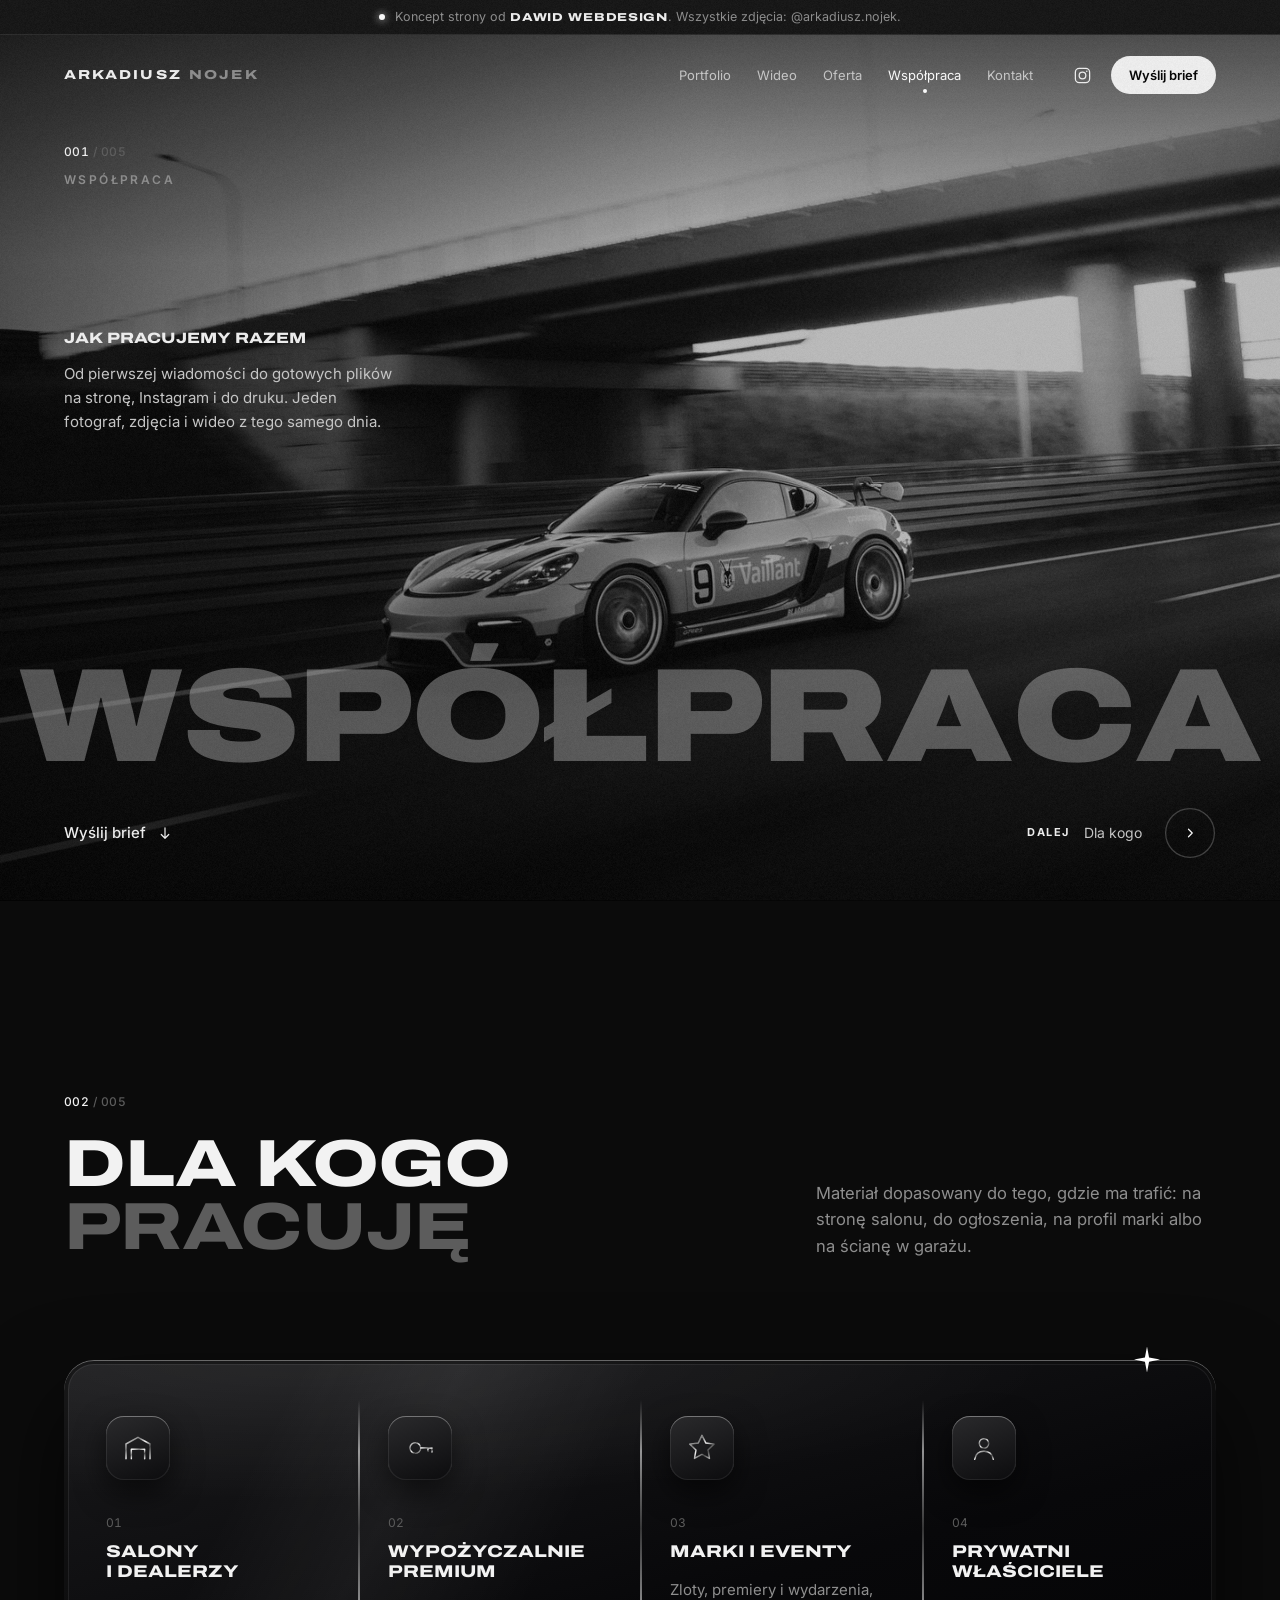
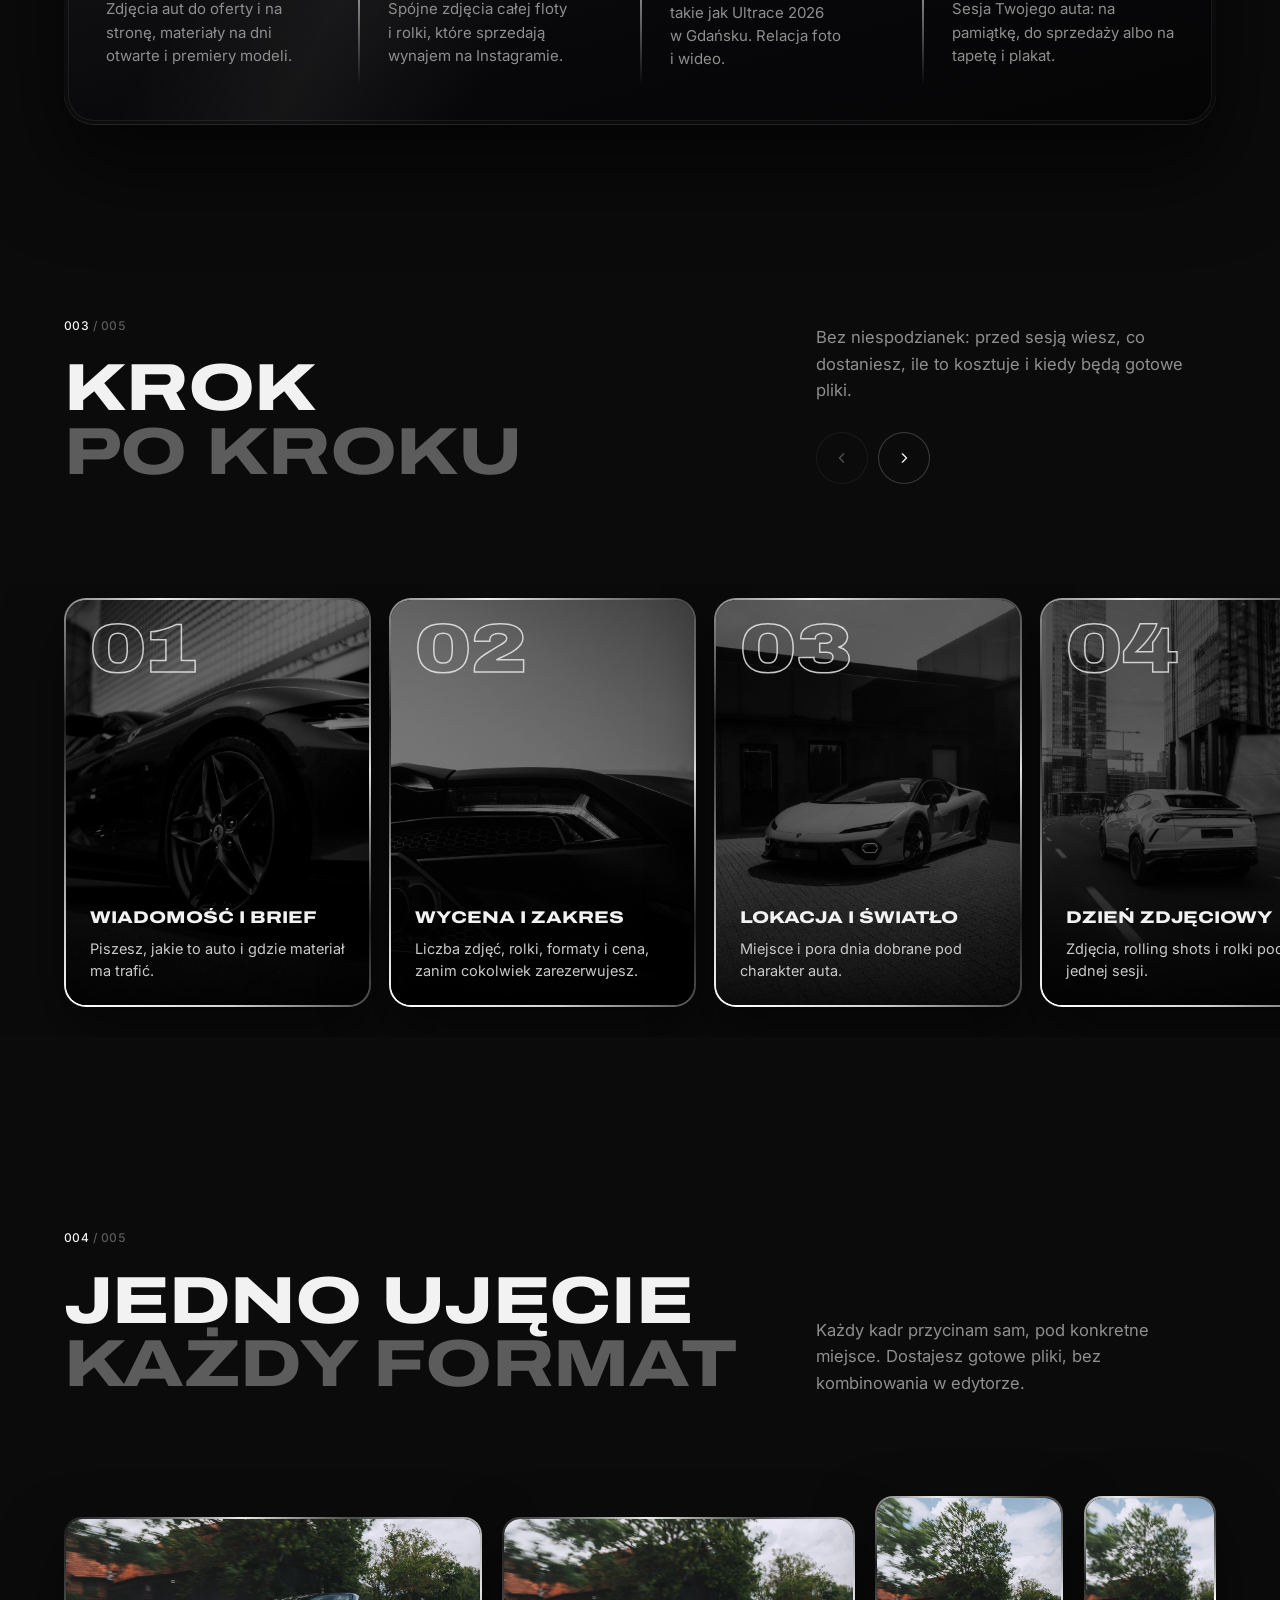
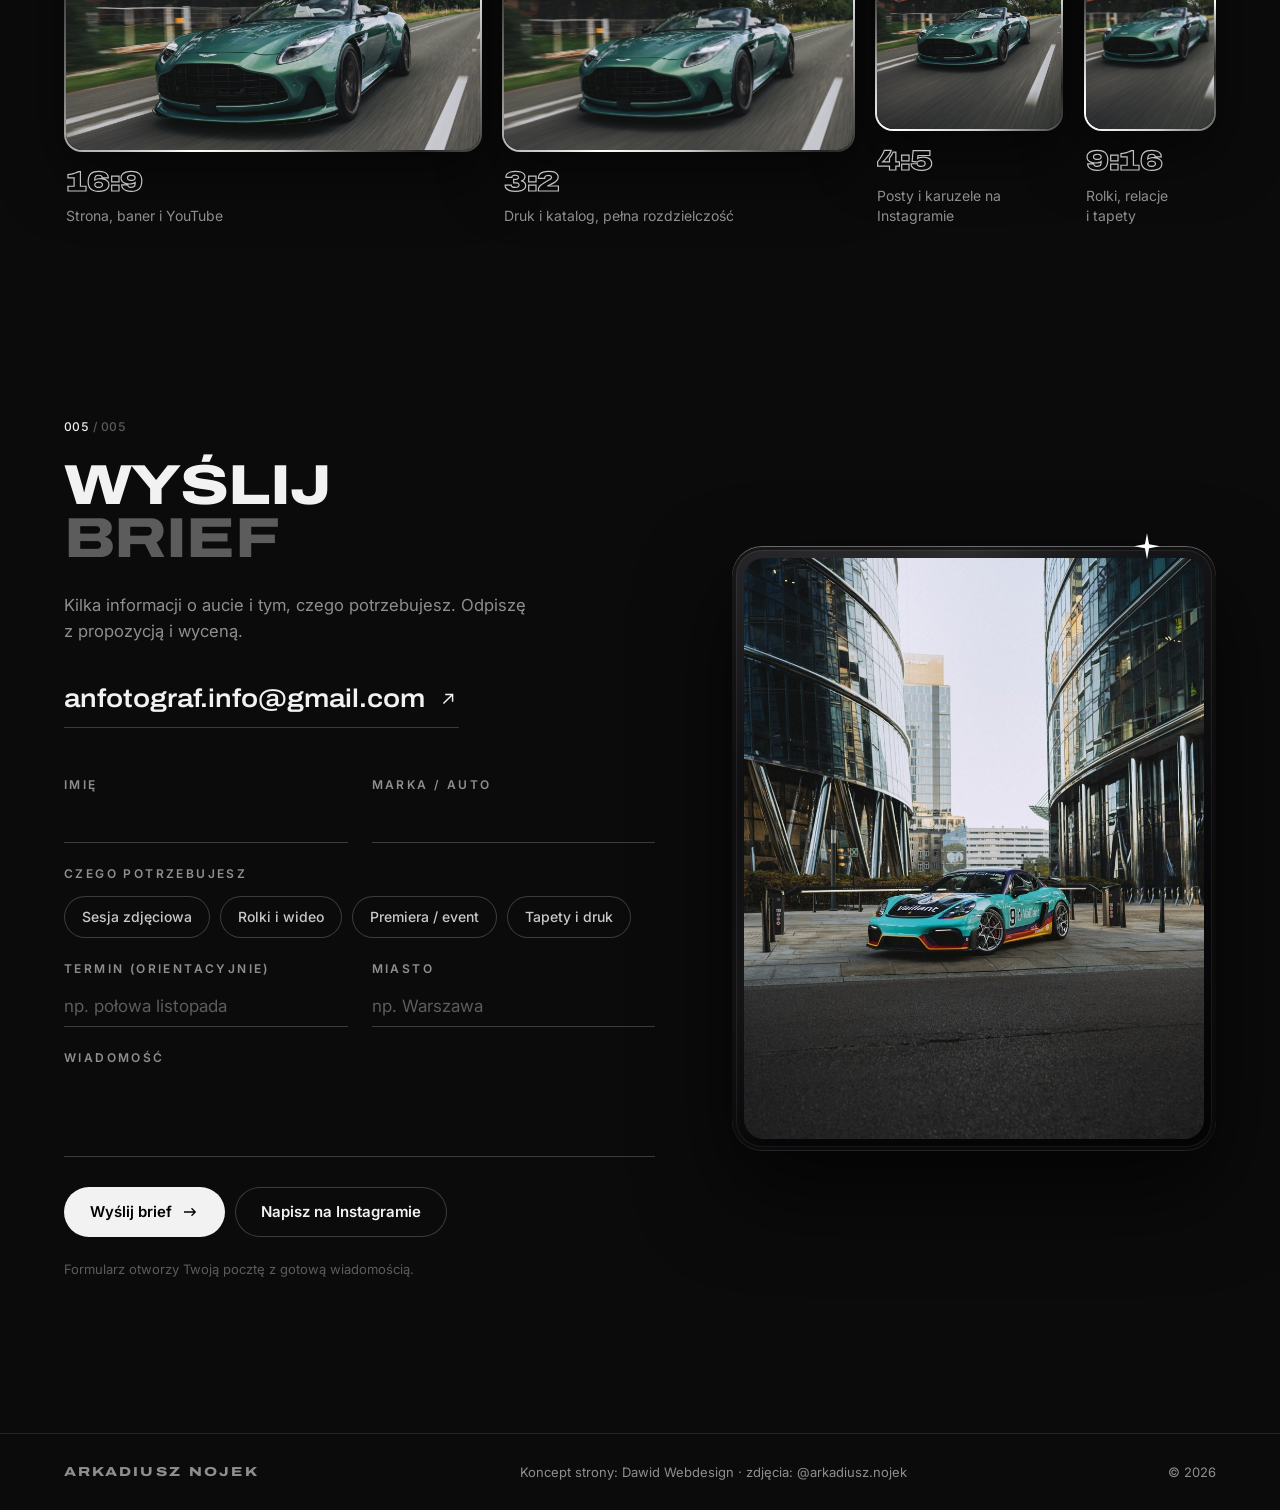
==== commit e573f4eb: "Zdjęcie Arka przy kontakcie, nowe sekcje Krok po kroku i Formaty, bez pytań Co-Authored-By: Claude O" ====
--- a/wspolpraca.html
+++ b/wspolpraca.html
@@ -9,7 +9,7 @@
 <link rel="preconnect" href="https://fonts.googleapis.com">
 <link rel="preconnect" href="https://fonts.gstatic.com" crossorigin>
 <link href="https://fonts.googleapis.com/css2?family=Archivo:wdth,wght@62..125,100..900&family=Inter:wght@400..600&display=swap" rel="stylesheet">
-<link rel="stylesheet" href="style.css?v=11">
+<link rel="stylesheet" href="style.css?v=14">
 </head>
 <body class="podstrona">
 
@@ -115,20 +115,47 @@
 
 <!-- ===== KROK PO KROKU ===== -->
 <section class="sekcja" id="przebieg">
-  <div class="wrap przebieg">
-    <div class="przebieg__lewo">
-      <p class="licznik reveal">003 <span>/ 005</span></p>
-      <h2 class="tytul reveal">Krok<br><span class="szary">po kroku</span></h2>
-      <p class="wstep reveal">Bez niespodzianek: przed sesją wiesz, co dostaniesz, ile to kosztuje i&nbsp;kiedy będą gotowe pliki.</p>
-      <figure class="przebieg__foto chrom-ramka reveal"><img src="img/k-urus_1.jpg" alt="Lamborghini Urus w ruchu w centrum miasta" loading="lazy"></figure>
-    </div>
-    <ol class="os">
-      <li class="os__krok reveal"><span class="os__nr">01</span><div><h3>Wiadomość i&nbsp;brief</h3><p>Piszesz, jakie to auto, czego potrzebujesz i&nbsp;gdzie materiał ma trafić. Wystarczy formularz na dole strony albo DM na Instagramie.</p></div></li>
-      <li class="os__krok reveal"><span class="os__nr">02</span><div><h3>Wycena i&nbsp;zakres</h3><p>Odpisuję z&nbsp;propozycją: liczba zdjęć, rolki, formaty i&nbsp;cena. Zakres ustalamy, zanim cokolwiek zarezerwujesz.</p></div></li>
-      <li class="os__krok reveal"><span class="os__nr">03</span><div><h3>Termin, lokacja i&nbsp;światło</h3><p>Dobieram miejsce i&nbsp;porę dnia pod charakter auta: miasto nocą, beton, plener albo studio.</p></div></li>
-      <li class="os__krok reveal"><span class="os__nr">04</span><div><h3>Dzień zdjęciowy</h3><p>Zdjęcia, rolling shots i&nbsp;nagrania do rolek robię podczas jednej sesji. Bez drugiej ekipy.</p></div></li>
-      <li class="os__krok reveal"><span class="os__nr">05</span><div><h3>Obróbka i&nbsp;oddanie</h3><p>Kolor, montaż i&nbsp;pliki w&nbsp;formatach pod każdy kanał. Termin oddania ustalamy już przy wycenie.</p></div></li>
-    </ol>
+  <div class="wrap">
+    <header class="naglowek naglowek--rzad">
+      <div>
+        <p class="licznik reveal">003 <span>/ 005</span></p>
+        <h2 class="tytul reveal">Krok<br><span class="szary">po kroku</span></h2>
+      </div>
+      <div class="naglowek__prawo">
+        <p class="wstep reveal">Bez niespodzianek: przed sesją wiesz, co dostaniesz, ile to kosztuje i&nbsp;kiedy będą gotowe pliki.</p>
+        <div class="strzalki reveal">
+          <button class="strzalka" type="button" id="krokiWstecz" aria-label="Poprzedni krok"><svg viewBox="0 0 24 24"><path d="M14 7l-5 5 5 5"/></svg></button>
+          <button class="strzalka" type="button" id="krokiDalej" aria-label="Następny krok"><svg viewBox="0 0 24 24"><path d="M10 7l5 5-5 5"/></svg></button>
+        </div>
+      </div>
+    </header>
+  </div>
+  <div class="tasma kroki-tasma" id="kroki">
+    <article class="krokk">
+      <img src="img/k-roma_2.jpg" alt="Ferrari Roma, felga o zachodzie słońca" loading="lazy">
+      <span class="krokk__nr" aria-hidden="true">01</span>
+      <div class="krokk__opis"><h3>Wiadomość i&nbsp;brief</h3><p>Piszesz, jakie to auto i&nbsp;gdzie materiał ma trafić.</p></div>
+    </article>
+    <article class="krokk">
+      <img src="img/k-huracan_1.jpg" alt="Tylne światła Lamborghini Huracán EVO" loading="lazy">
+      <span class="krokk__nr" aria-hidden="true">02</span>
+      <div class="krokk__opis"><h3>Wycena i&nbsp;zakres</h3><p>Liczba zdjęć, rolki, formaty i&nbsp;cena, zanim cokolwiek zarezerwujesz.</p></div>
+    </article>
+    <article class="krokk">
+      <img src="img/k-temerario_0.jpg" alt="Lamborghini Temerario przed budynkiem" loading="lazy">
+      <span class="krokk__nr" aria-hidden="true">03</span>
+      <div class="krokk__opis"><h3>Lokacja i&nbsp;światło</h3><p>Miejsce i&nbsp;pora dnia dobrane pod charakter auta.</p></div>
+    </article>
+    <article class="krokk">
+      <img src="img/k-urus_1.jpg" alt="Lamborghini Urus w ruchu w centrum miasta" loading="lazy">
+      <span class="krokk__nr" aria-hidden="true">04</span>
+      <div class="krokk__opis"><h3>Dzień zdjęciowy</h3><p>Zdjęcia, rolling shots i&nbsp;rolki podczas jednej sesji.</p></div>
+    </article>
+    <article class="krokk">
+      <img src="img/k-db12_1.jpg" alt="Felga Aston Martina DB12 z bliska" loading="lazy">
+      <span class="krokk__nr" aria-hidden="true">05</span>
+      <div class="krokk__opis"><h3>Obróbka i&nbsp;oddanie</h3><p>Kolor, montaż i&nbsp;gotowe pliki pod każdy kanał.</p></div>
+    </article>
   </div>
 </section>
 
@@ -138,36 +165,27 @@
     <header class="naglowek naglowek--rzad">
       <div>
         <p class="licznik reveal">004 <span>/ 005</span></p>
-        <h2 class="tytul reveal">Co<br><span class="szary">dostajesz</span></h2>
-      </div>
-      <p class="wstep naglowek__prawo reveal">Gotowe pliki, bez przycinania na własną rękę. Każdy format od razu pod konkretne miejsce.</p>
+        <h2 class="tytul reveal">Jedno ujęcie<br><span class="szary">każdy format</span></h2>
+      </div>
+      <p class="wstep naglowek__prawo reveal">Każdy kadr przycinam sam, pod konkretne miejsce. Dostajesz gotowe pliki, bez kombinowania w&nbsp;edytorze.</p>
     </header>
-    <ul class="pliki">
-      <li class="plik reveal"><span class="plik__format">JPG</span><h3>Zdjęcia w&nbsp;pełnej rozdzielczości</h3><p>Do druku, katalogu i&nbsp;na stronę salonu.</p></li>
-      <li class="plik reveal"><span class="plik__format">4:5</span><h3>Kadry pod Instagram</h3><p>Posty i&nbsp;karuzele bez ucinania auta.</p></li>
-      <li class="plik reveal"><span class="plik__format">9:16</span><h3>Rolki i&nbsp;relacje</h3><p>Pionowe wideo z&nbsp;muzyką i&nbsp;napisami.</p></li>
-      <li class="plik reveal"><span class="plik__format">16:9</span><h3>Wersje poziome</h3><p>Na stronę, baner i&nbsp;YouTube.</p></li>
-      <li class="plik reveal"><span class="plik__format">TEL</span><h3>Tapety na telefon</h3><p>Kadry przycięte pod ekran telefonu.</p></li>
-    </ul>
-
-    <div class="pytania">
-      <h3 class="pytania__tytul reveal">Częste pytania</h3>
-      <details class="pytanie reveal">
-        <summary>Ile kosztuje sesja?</summary>
-        <p>Cena zależy od zakresu: liczby zdjęć, rolek, lokacji i&nbsp;dojazdu. Po briefie dostajesz konkretną wycenę, zanim zarezerwujesz termin.</p>
-      </details>
-      <details class="pytanie reveal">
-        <summary>Gdzie odbywają się sesje?</summary>
-        <p>Głównie w&nbsp;Warszawie, ale dojeżdżam na sesje i&nbsp;wydarzenia w&nbsp;całej Polsce. Lokację dobieramy pod auto.</p>
-      </details>
-      <details class="pytanie reveal">
-        <summary>Czy robisz też same rolki, bez zdjęć?</summary>
-        <p>Tak. Możesz zamówić tylko zdjęcia, tylko wideo albo oba naraz z&nbsp;jednego dnia zdjęciowego.</p>
-      </details>
-      <details class="pytanie reveal">
-        <summary>Jak przygotować auto?</summary>
-        <p>Umyte auto i&nbsp;pełny bak wystarczą. Resztę, czyli lokację, światło i&nbsp;plan ujęć, biorę na siebie.</p>
-      </details>
+    <div class="formaty">
+      <figure class="format reveal" style="--ar:16/9;flex-grow:1.778">
+        <span class="format__ramka"><img src="img/db12_0.jpg" alt="To samo zdjęcie Aston Martina DB12 w formacie 16:9" style="object-position:50% 58%" loading="lazy"></span>
+        <figcaption><b>16:9</b><span>Strona, baner i&nbsp;YouTube</span></figcaption>
+      </figure>
+      <figure class="format reveal" style="--ar:3/2;flex-grow:1.5">
+        <span class="format__ramka"><img src="img/db12_0.jpg" alt="To samo zdjęcie Aston Martina DB12 w formacie 3:2" style="object-position:50% 56%" loading="lazy"></span>
+        <figcaption><b>3:2</b><span>Druk i&nbsp;katalog, pełna rozdzielczość</span></figcaption>
+      </figure>
+      <figure class="format reveal" style="--ar:4/5;flex-grow:0.8">
+        <span class="format__ramka"><img src="img/db12_0.jpg" alt="To samo zdjęcie Aston Martina DB12 w formacie 4:5" style="object-position:50% 50%" loading="lazy"></span>
+        <figcaption><b>4:5</b><span>Posty i&nbsp;karuzele na Instagramie</span></figcaption>
+      </figure>
+      <figure class="format reveal" style="--ar:9/16;flex-grow:0.5625">
+        <span class="format__ramka"><img src="img/db12_0.jpg" alt="To samo zdjęcie Aston Martina DB12 w formacie 9:16" style="object-position:46% 50%" loading="lazy"></span>
+        <figcaption><b>9:16</b><span>Rolki, relacje i&nbsp;tapety</span></figcaption>
+      </figure>
     </div>
   </div>
 </section>
@@ -218,6 +236,6 @@
   </div>
 </footer>
 
-<script src="wspolpraca.js?v=2"></script>
+<script src="wspolpraca.js?v=3"></script>
 </body>
 </html>
--- a/style.css
+++ b/style.css
@@ -236,6 +236,9 @@
 .formularz__info{grid-column:1/-1;font-size:13px;color:var(--ciemny)}
 .kontakt__foto{padding:12px;aspect-ratio:4/5}
 .kontakt__foto img{width:100%;height:100%;object-fit:cover;border-radius:20px}
+.kontakt__podpis{position:absolute;left:28px;bottom:28px;display:flex;flex-direction:column;gap:2px;padding:10px 16px;border-radius:14px;background:rgba(0,0,0,.45);-webkit-backdrop-filter:blur(12px);backdrop-filter:blur(12px);box-shadow:inset 0 0 0 1px rgba(255,255,255,.14)}
+.kontakt__podpis b{font-family:var(--szeroki);font-stretch:125%;font-weight:800;font-size:13px;letter-spacing:.06em;text-transform:uppercase}
+.kontakt__podpis span{font-size:12.5px;color:var(--jasny)}
 
 /* ---------- stopka ---------- */
 .stopka{border-top:1px solid var(--linia);padding:28px 0}
@@ -265,37 +268,26 @@
 .mono--start .mono__tekst{top:34%}
 .mono--start::after{background:linear-gradient(180deg,rgba(0,0,0,.6),transparent 26%),linear-gradient(90deg,rgba(0,0,0,.55),transparent 55%),linear-gradient(0deg,rgba(0,0,0,.6),transparent 40%)}
 
-/* krok po kroku: oś czasu */
-.przebieg{display:grid;grid-template-columns:minmax(0,.9fr) minmax(0,1.1fr);gap:clamp(40px,7vw,120px);align-items:start}
-.przebieg__lewo{position:sticky;top:110px}
-.przebieg__foto{margin-top:40px;padding:10px;max-width:380px}
-.przebieg__foto img{width:100%;aspect-ratio:4/5;object-fit:cover;border-radius:22px}
-.os{position:relative;display:flex;flex-direction:column;gap:0}
-.os::before{content:"";position:absolute;left:25px;top:30px;bottom:30px;width:1.5px;background:linear-gradient(to bottom,#fff,#5a5a5a 45%,#e6e6e6 70%,transparent);opacity:.45}
-.os__krok{position:relative;display:grid;grid-template-columns:52px minmax(0,1fr);gap:26px;padding:26px 0}
-.os__nr{position:relative;z-index:1;display:grid;place-items:center;width:52px;height:52px;border-radius:50%;background:var(--bg);box-shadow:inset 0 0 0 1px var(--linia-2);font-size:12px;font-variant-numeric:tabular-nums}
-.os__krok:first-child .os__nr{background:var(--tekst);color:#000;box-shadow:none}
-.os__krok h3{font-family:var(--szeroki);font-stretch:125%;font-size:18px;font-weight:800;text-transform:uppercase;line-height:1.15;margin:12px 0 10px}
-.os__krok p{color:var(--szary);font-size:15px;max-width:34em}
-
-/* co dostajesz */
-.pliki{display:grid;grid-template-columns:repeat(5,1fr);border-top:1px solid var(--linia)}
-.plik{position:relative;padding:30px 24px 34px 0}
-.plik+.plik{padding-left:24px}
-.plik+.plik::before{content:"";position:absolute;left:0;top:30px;bottom:30px;width:1px;background:var(--linia)}
-.plik__format{display:inline-block;font-family:var(--szeroki);font-stretch:125%;font-weight:900;font-size:clamp(28px,3vw,44px);line-height:1;color:transparent;-webkit-text-stroke:1.2px rgba(242,242,242,.75);margin-bottom:22px}
-.plik h3{font-size:15px;font-weight:600;line-height:1.3;margin-bottom:8px}
-.plik p{color:var(--szary);font-size:14px}
-
-/* pytania */
-.pytania{margin-top:clamp(70px,9vw,120px);max-width:860px}
-.pytania__tytul{font-family:var(--szeroki);font-stretch:125%;font-size:17px;font-weight:800;text-transform:uppercase;margin-bottom:14px}
-.pytanie{border-bottom:1px solid var(--linia)}
-.pytanie summary{position:relative;display:block;padding:24px 50px 24px 0;font-size:clamp(17px,1.6vw,21px);font-weight:500;cursor:pointer;list-style:none}
-.pytanie summary::-webkit-details-marker{display:none}
-.pytanie summary::after{content:"";position:absolute;right:4px;top:50%;width:14px;height:14px;margin-top:-7px;background:linear-gradient(#fff,#fff) center/14px 1.5px no-repeat,linear-gradient(#fff,#fff) center/1.5px 14px no-repeat;transition:transform .4s var(--ease)}
-.pytanie[open] summary::after{transform:rotate(45deg)}
-.pytanie p{padding:0 50px 26px 0;color:var(--szary);font-size:16px;max-width:42em}
+/* krok po kroku: karty ze zdjęciami */
+.kroki-tasma{gap:18px}
+.krokk{position:relative;flex:0 0 clamp(250px,24vw,340px);aspect-ratio:3/4;scroll-snap-align:start;overflow:hidden;border:2px solid transparent;border-radius:22px;background:linear-gradient(var(--panel) 0 0) padding-box,var(--chrom) border-box;box-shadow:0 24px 60px rgba(0,0,0,.5)}
+.krokk img{position:absolute;inset:0;width:100%;height:100%;object-fit:cover;border-radius:20px;filter:var(--bw) brightness(.75);transition:transform 1.2s var(--ease),filter .8s var(--ease)}
+.krokk:hover img{transform:scale(1.05);filter:none}
+.krokk::after{content:"";position:absolute;inset:0;border-radius:20px;background:linear-gradient(0deg,rgba(0,0,0,.88) 0%,rgba(0,0,0,.25) 45%,rgba(0,0,0,.35) 100%);pointer-events:none}
+.krokk__nr{position:absolute;z-index:2;top:22px;left:24px;font-family:var(--szeroki);font-stretch:125%;font-weight:900;font-size:clamp(56px,5.4vw,84px);line-height:.8;color:transparent;-webkit-text-stroke:1.5px rgba(242,242,242,.8)}
+.krokk__opis{position:absolute;z-index:2;left:24px;right:24px;bottom:24px}
+.krokk__opis h3{font-family:var(--szeroki);font-stretch:125%;font-weight:800;font-size:17px;line-height:1.15;text-transform:uppercase;margin-bottom:10px}
+.krokk__opis p{font-size:14.5px;line-height:1.5;color:var(--jasny)}
+
+/* jedno ujęcie, każdy format */
+.formaty{display:flex;align-items:flex-end;gap:clamp(12px,1.6vw,22px)}
+.format{flex-basis:0;min-width:0}
+.format__ramka{display:block;aspect-ratio:var(--ar);overflow:hidden;border:2px solid transparent;border-radius:18px;background:linear-gradient(var(--panel) 0 0) padding-box,var(--chrom) border-box;box-shadow:0 24px 60px rgba(0,0,0,.5)}
+.format__ramka img{width:100%;height:100%;object-fit:cover;border-radius:16px;transition:transform 1.2s var(--ease)}
+.format:hover .format__ramka img{transform:scale(1.04)}
+.format figcaption{padding:16px 2px 0}
+.format figcaption b{display:block;font-family:var(--szeroki);font-stretch:125%;font-weight:900;font-size:clamp(22px,2.2vw,32px);line-height:1;color:transparent;-webkit-text-stroke:1.2px rgba(242,242,242,.8)}
+.format figcaption span{display:block;margin-top:10px;font-size:14px;line-height:1.45;color:var(--szary)}
 
 /* brief: wybór zakresu */
 .wybor{border:0;margin:0;padding:0;display:flex;flex-wrap:wrap;gap:10px}
@@ -308,30 +300,13 @@
 .wybor input:focus-visible+span{outline:1.5px solid var(--tekst);outline-offset:3px}
 .formularz input::placeholder{color:var(--ciemny)}
 
-@media (max-width:1100px){
-  .pliki{grid-template-columns:repeat(3,1fr)}
-  .plik:nth-child(4){padding-left:0}
-  .plik:nth-child(4)::before{display:none}
-  .plik:nth-child(n+4){border-top:1px solid var(--linia)}
-}
-@media (max-width:900px){
-  .przebieg{grid-template-columns:1fr}
-  .przebieg__lewo{position:static}
-  .przebieg__foto{display:none}
-}
 @media (max-width:760px){
   .mono.mono--start{height:auto;padding-top:130px}
   .mono.mono--start::after{display:none}
   .mono__slowo--dlugie{font-size:11.6vw;margin-top:-12vw}
-  .pliki{grid-template-columns:1fr 1fr}
-  .plik,.plik+.plik{padding:26px 16px 26px 0}
-  .plik:nth-child(even){padding-left:16px}
-  .plik::before{display:none}
-  .plik+.plik::before{display:none}
-  .plik:nth-child(n+3){border-top:1px solid var(--linia)}
-  .os__krok{grid-template-columns:44px minmax(0,1fr);gap:18px}
-  .os__nr{width:44px;height:44px}
-  .os::before{left:21.5px}
+  .krokk{flex-basis:72vw}
+  .formaty{display:grid;grid-template-columns:1fr 1fr;align-items:end;gap:22px 12px}
+  .format figcaption span{font-size:13px}
 }
 
 /* ---------- responsywność ---------- */
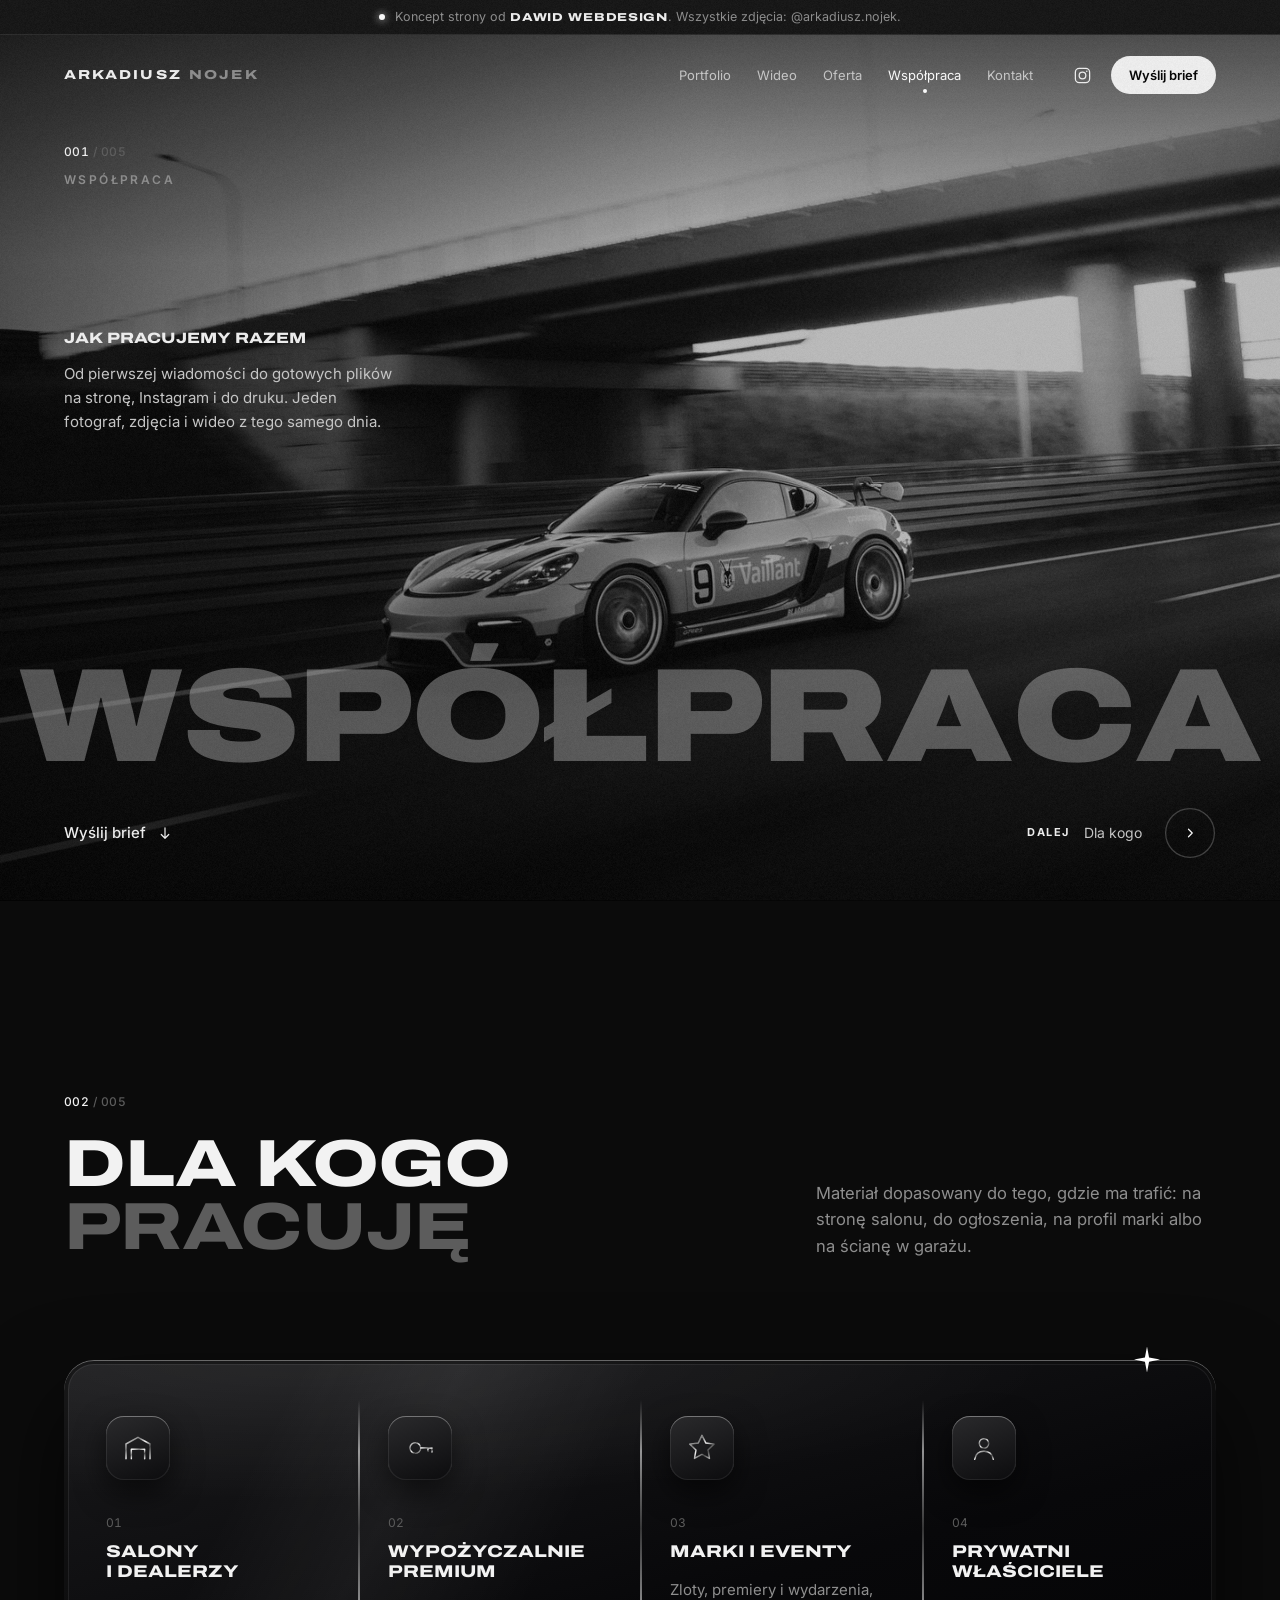
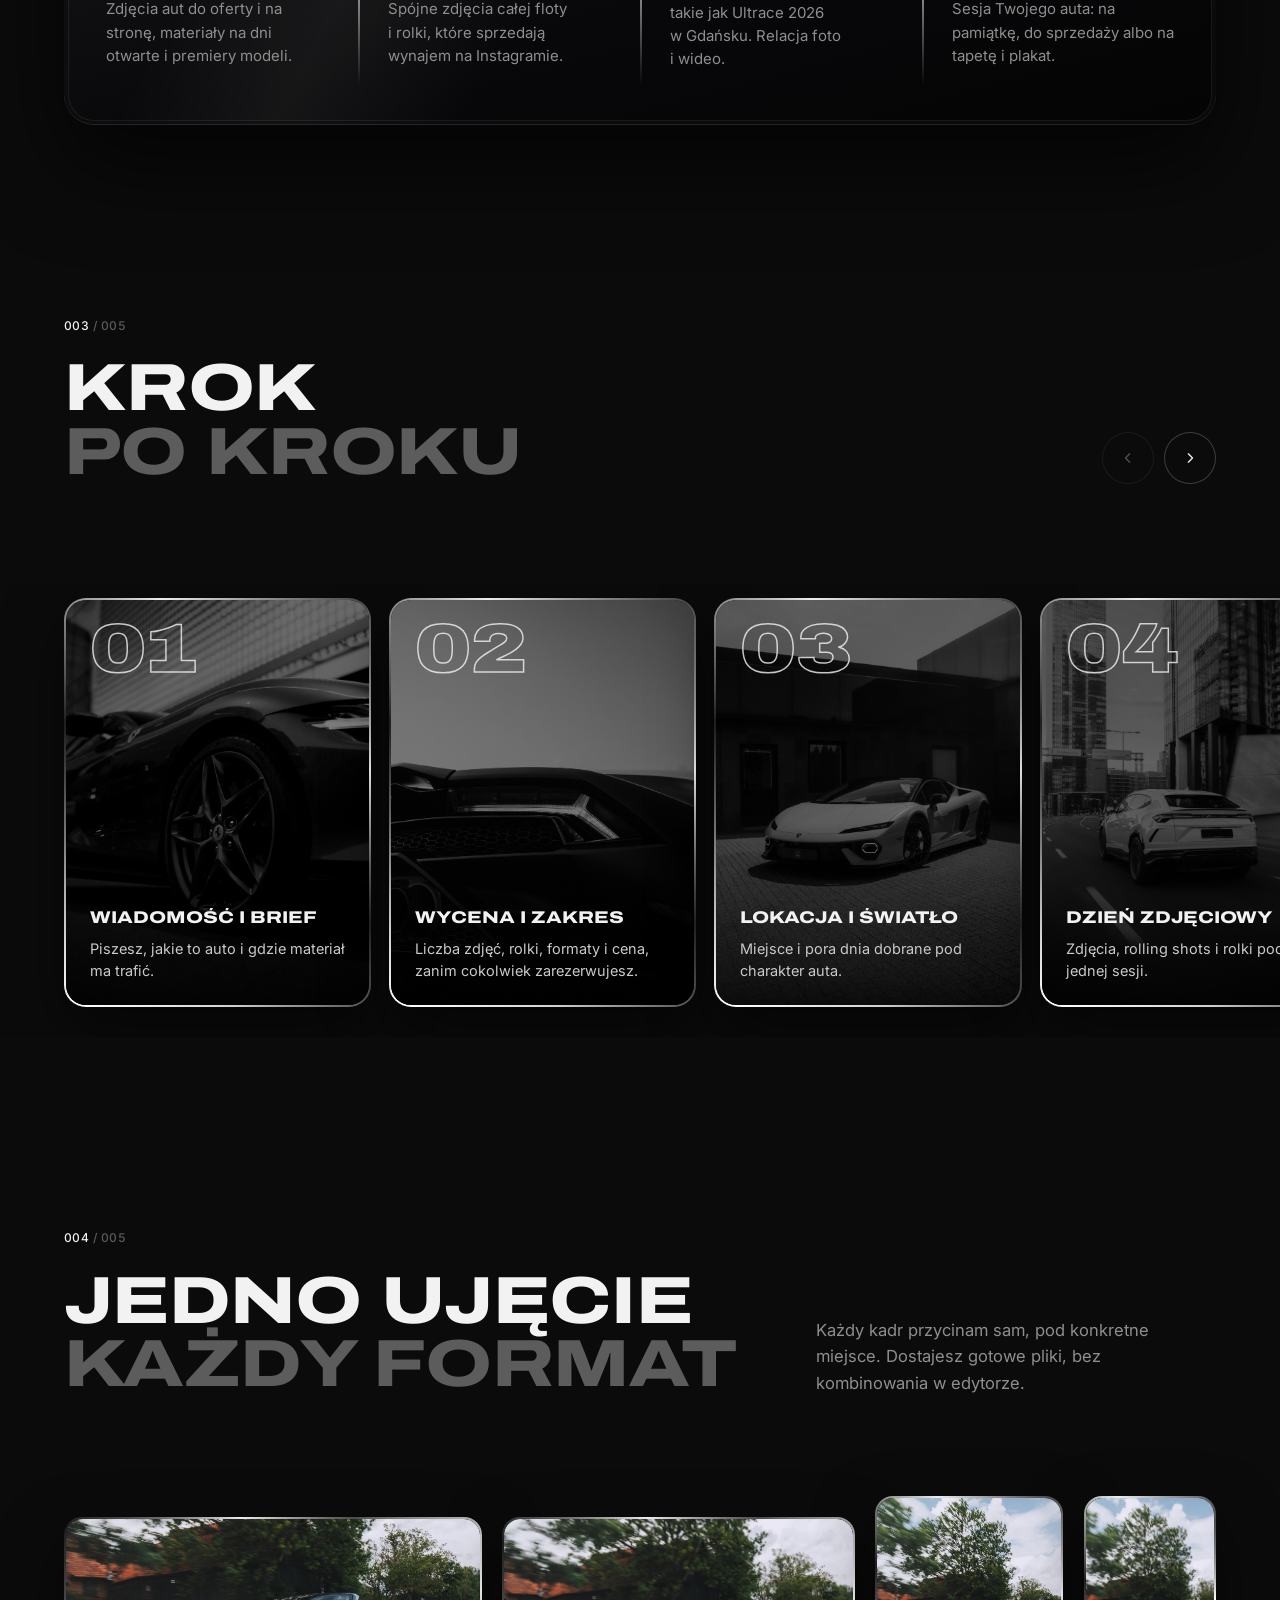
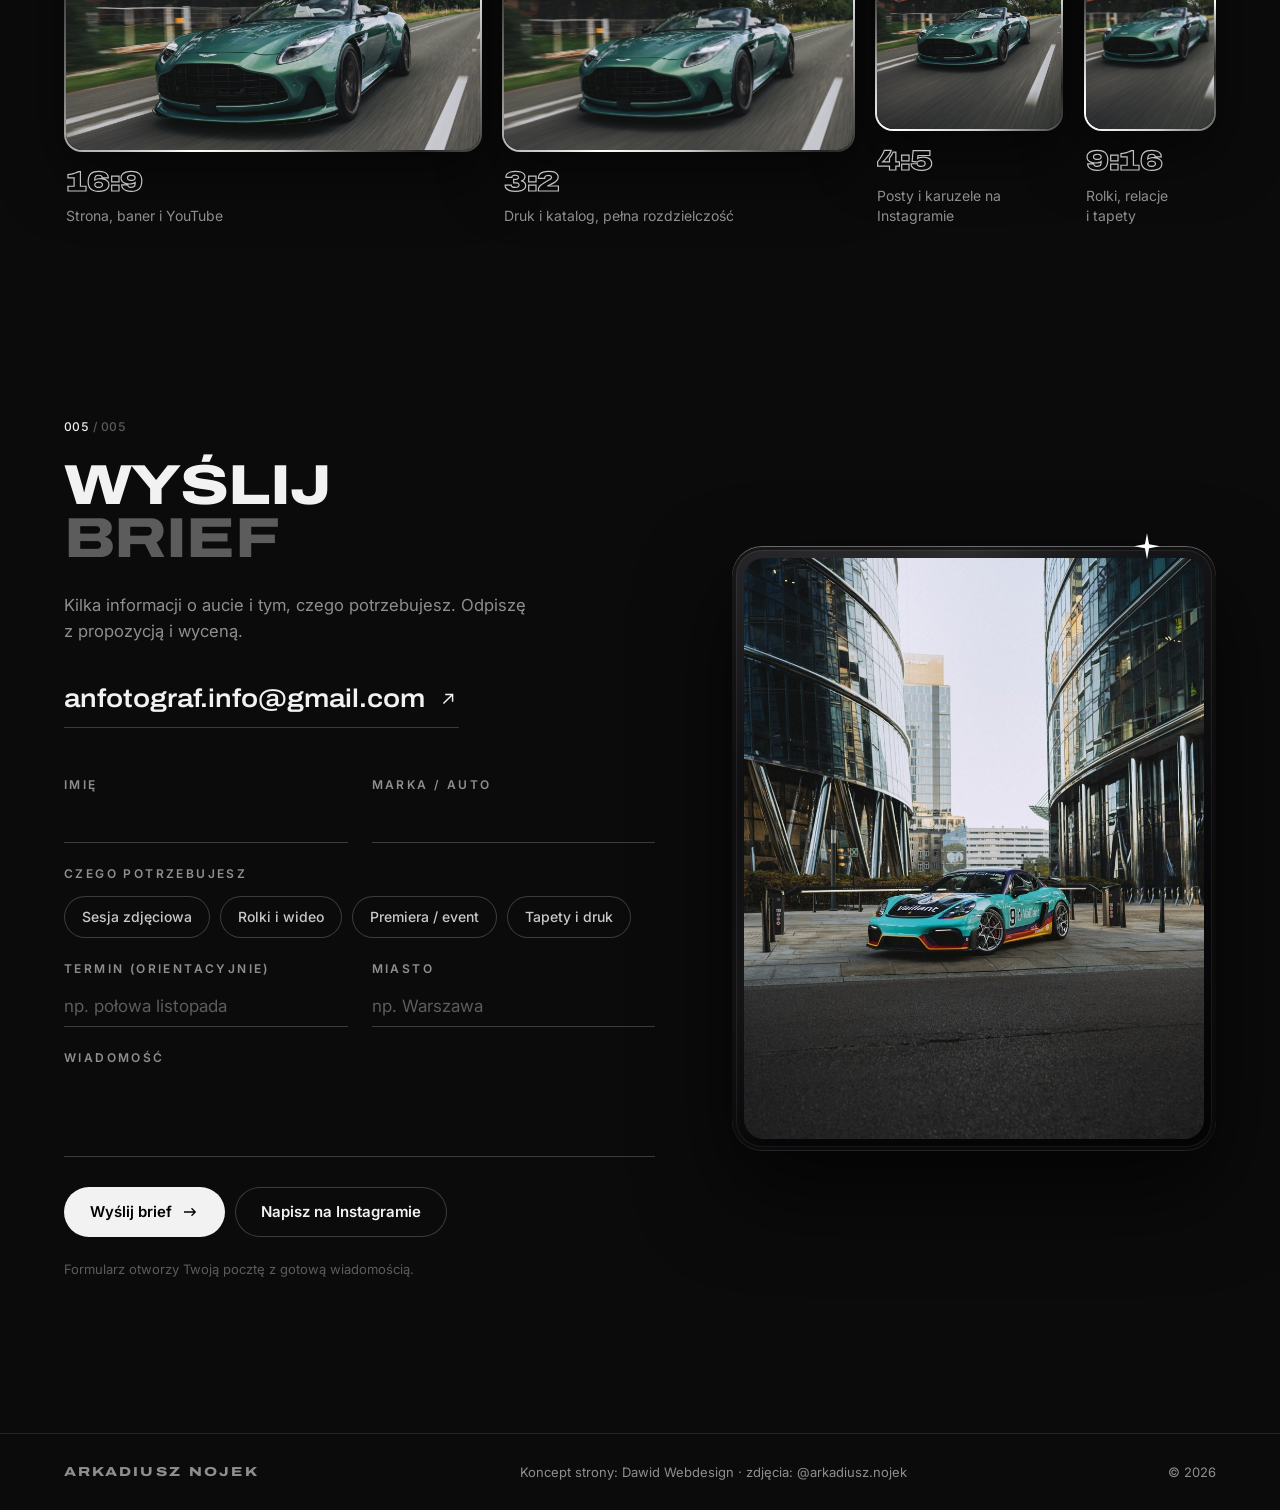
==== commit 634137f5: "Zdjęcie Arka wtopione w kontakt, bez podpisu i akapitu w krokach Co-Authored-By: Claude Opus 5.5 <no" ====
--- a/wspolpraca.html
+++ b/wspolpraca.html
@@ -9,7 +9,7 @@
 <link rel="preconnect" href="https://fonts.googleapis.com">
 <link rel="preconnect" href="https://fonts.gstatic.com" crossorigin>
 <link href="https://fonts.googleapis.com/css2?family=Archivo:wdth,wght@62..125,100..900&family=Inter:wght@400..600&display=swap" rel="stylesheet">
-<link rel="stylesheet" href="style.css?v=14">
+<link rel="stylesheet" href="style.css?v=17">
 </head>
 <body class="podstrona">
 
@@ -121,8 +121,7 @@
         <p class="licznik reveal">003 <span>/ 005</span></p>
         <h2 class="tytul reveal">Krok<br><span class="szary">po kroku</span></h2>
       </div>
-      <div class="naglowek__prawo">
-        <p class="wstep reveal">Bez niespodzianek: przed sesją wiesz, co dostaniesz, ile to kosztuje i&nbsp;kiedy będą gotowe pliki.</p>
+      <div class="naglowek__prawo naglowek__prawo--strzalki">
         <div class="strzalki reveal">
           <button class="strzalka" type="button" id="krokiWstecz" aria-label="Poprzedni krok"><svg viewBox="0 0 24 24"><path d="M14 7l-5 5 5 5"/></svg></button>
           <button class="strzalka" type="button" id="krokiDalej" aria-label="Następny krok"><svg viewBox="0 0 24 24"><path d="M10 7l5 5-5 5"/></svg></button>
--- a/style.css
+++ b/style.css
@@ -236,9 +236,8 @@
 .formularz__info{grid-column:1/-1;font-size:13px;color:var(--ciemny)}
 .kontakt__foto{padding:12px;aspect-ratio:4/5}
 .kontakt__foto img{width:100%;height:100%;object-fit:cover;border-radius:20px}
-.kontakt__podpis{position:absolute;left:28px;bottom:28px;display:flex;flex-direction:column;gap:2px;padding:10px 16px;border-radius:14px;background:rgba(0,0,0,.45);-webkit-backdrop-filter:blur(12px);backdrop-filter:blur(12px);box-shadow:inset 0 0 0 1px rgba(255,255,255,.14)}
-.kontakt__podpis b{font-family:var(--szeroki);font-stretch:125%;font-weight:800;font-size:13px;letter-spacing:.06em;text-transform:uppercase}
-.kontakt__podpis span{font-size:12.5px;color:var(--jasny)}
+.kontakt__foto--wtopione{padding:0;aspect-ratio:3/4;margin-right:calc(var(--gutter)*-1)}
+.kontakt__foto--wtopione img{border-radius:0;object-position:50% 34%;filter:grayscale(1) contrast(1.06) brightness(.9);-webkit-mask-image:linear-gradient(to right,transparent 0%,#000 42%),linear-gradient(to bottom,transparent 0%,#000 22%,#000 72%,transparent 100%);-webkit-mask-composite:source-in;mask-image:linear-gradient(to right,transparent 0%,#000 42%),linear-gradient(to bottom,transparent 0%,#000 22%,#000 72%,transparent 100%);mask-composite:intersect}
 
 /* ---------- stopka ---------- */
 .stopka{border-top:1px solid var(--linia);padding:28px 0}
@@ -269,6 +268,8 @@
 .mono--start::after{background:linear-gradient(180deg,rgba(0,0,0,.6),transparent 26%),linear-gradient(90deg,rgba(0,0,0,.55),transparent 55%),linear-gradient(0deg,rgba(0,0,0,.6),transparent 40%)}
 
 /* krok po kroku: karty ze zdjęciami */
+.naglowek__prawo--strzalki{display:flex;justify-content:flex-end}
+.naglowek__prawo--strzalki .strzalki{margin-top:0}
 .kroki-tasma{gap:18px}
 .krokk{position:relative;flex:0 0 clamp(250px,24vw,340px);aspect-ratio:3/4;scroll-snap-align:start;overflow:hidden;border:2px solid transparent;border-radius:22px;background:linear-gradient(var(--panel) 0 0) padding-box,var(--chrom) border-box;box-shadow:0 24px 60px rgba(0,0,0,.5)}
 .krokk img{position:absolute;inset:0;width:100%;height:100%;object-fit:cover;border-radius:20px;filter:var(--bw) brightness(.75);transition:transform 1.2s var(--ease),filter .8s var(--ease)}
@@ -339,6 +340,8 @@
   .naglowek__prawo{margin-top:26px}
   .kontakt__siatka{grid-template-columns:1fr}
   .kontakt__foto{aspect-ratio:4/3}
+  .kontakt__foto--wtopione{aspect-ratio:4/5;margin:0 calc(var(--gutter)*-1)}
+  .kontakt__foto--wtopione img{-webkit-mask-image:linear-gradient(to bottom,transparent 0%,#000 25%,#000 70%,transparent 100%);mask-image:linear-gradient(to bottom,transparent 0%,#000 25%,#000 70%,transparent 100%)}
 }
 @media (max-width:760px){
   :root{--pasek:51px}
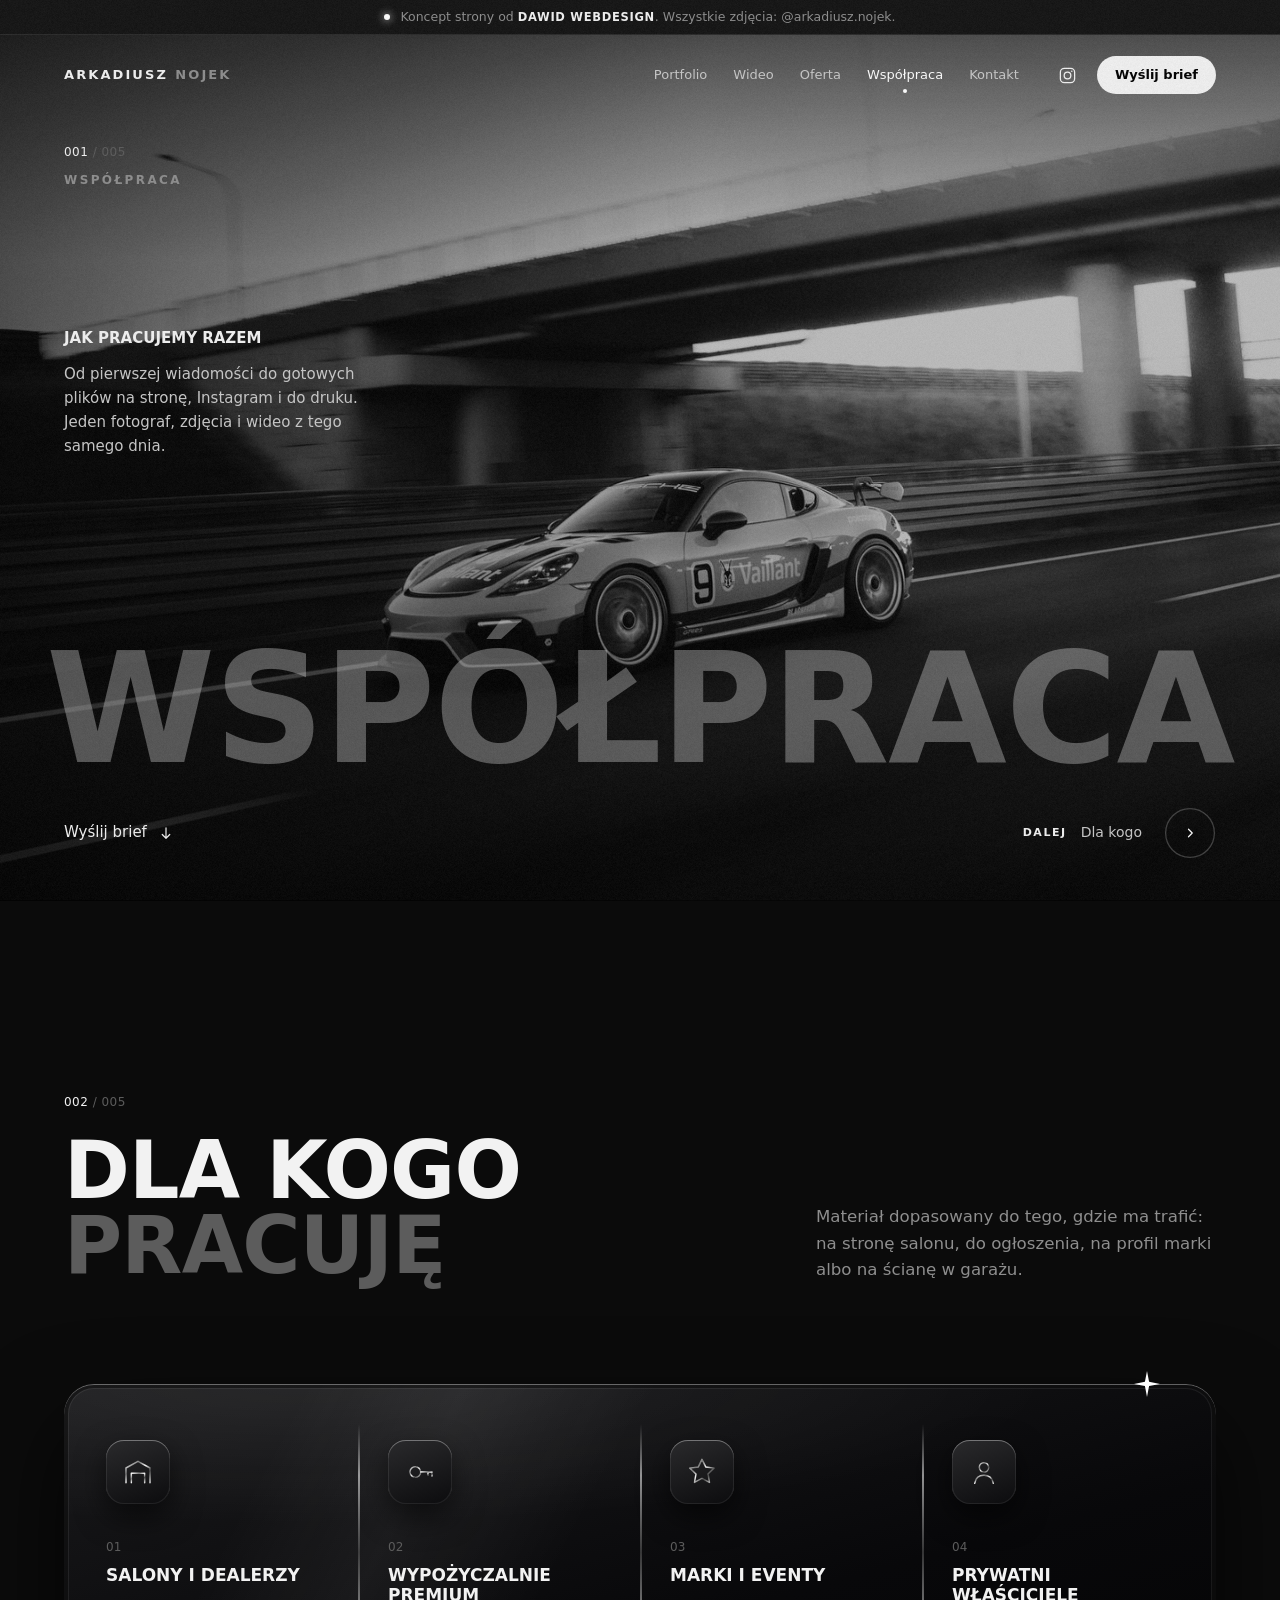
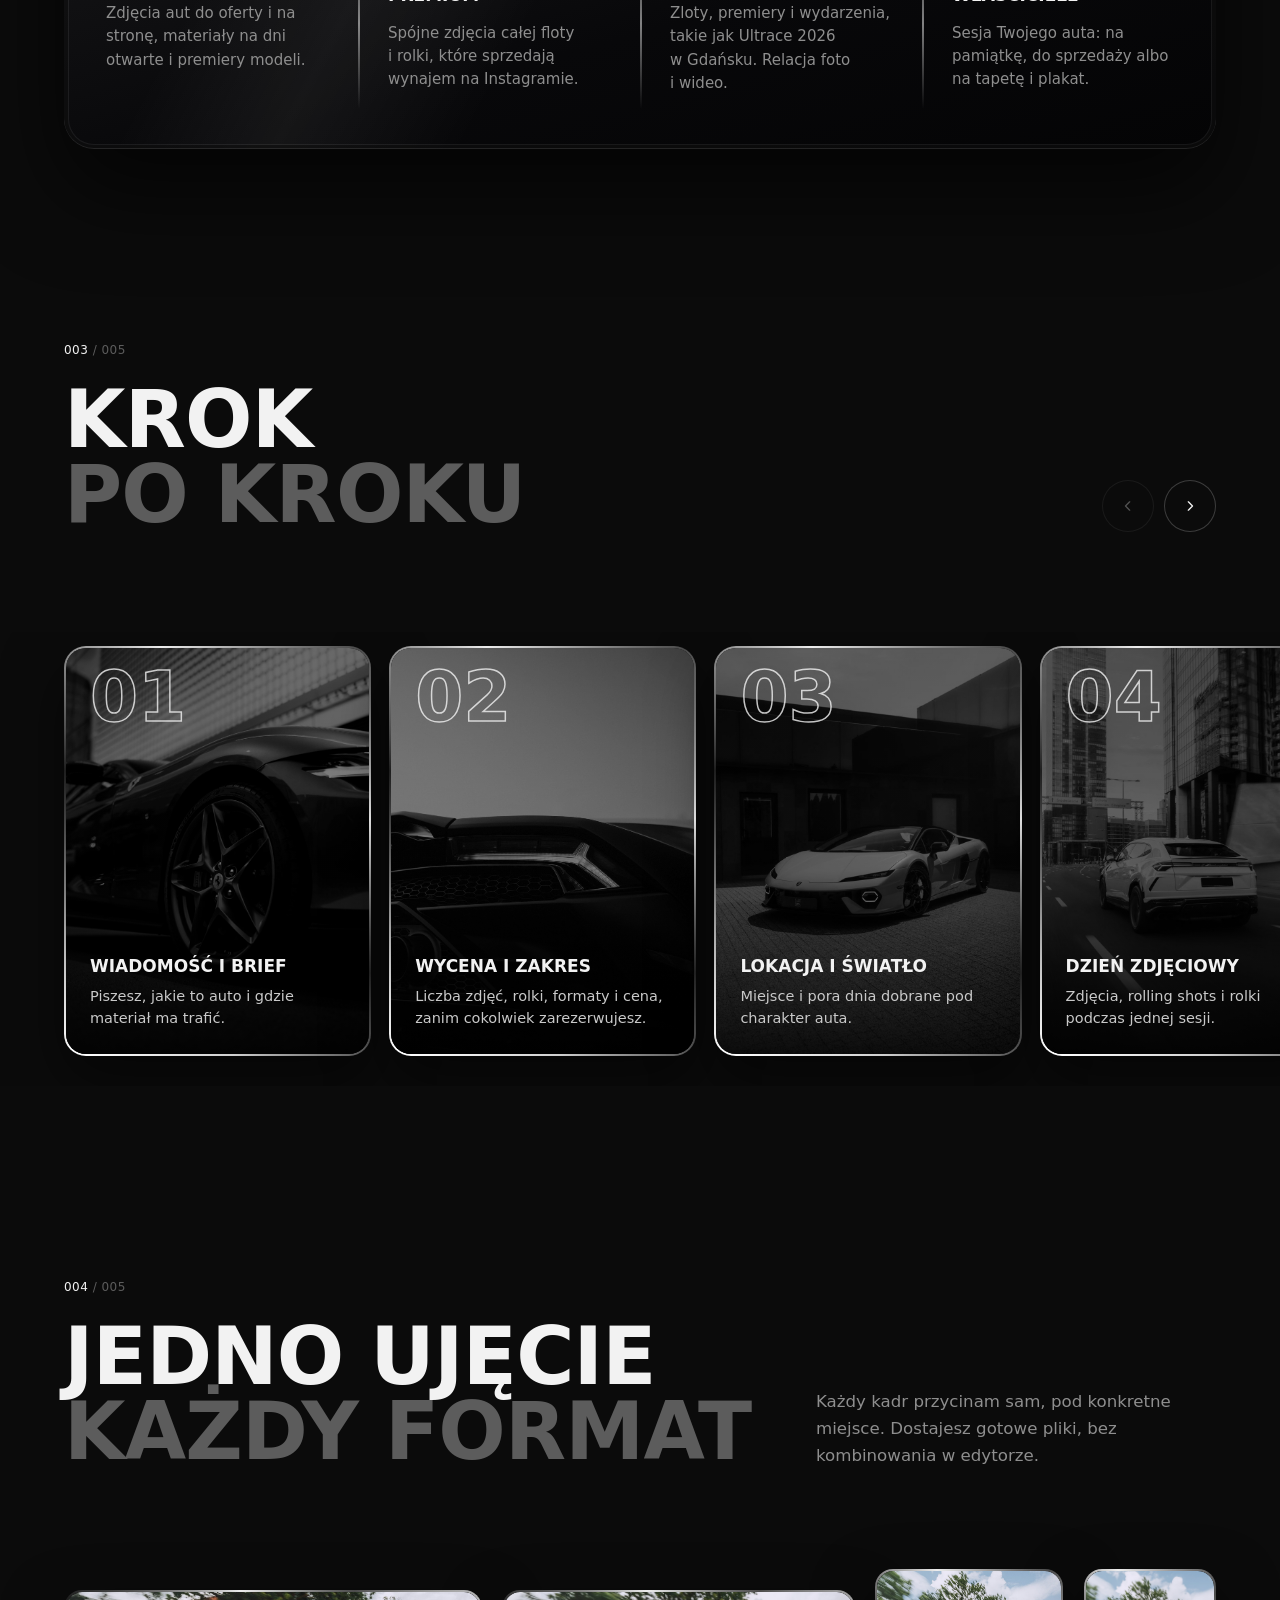
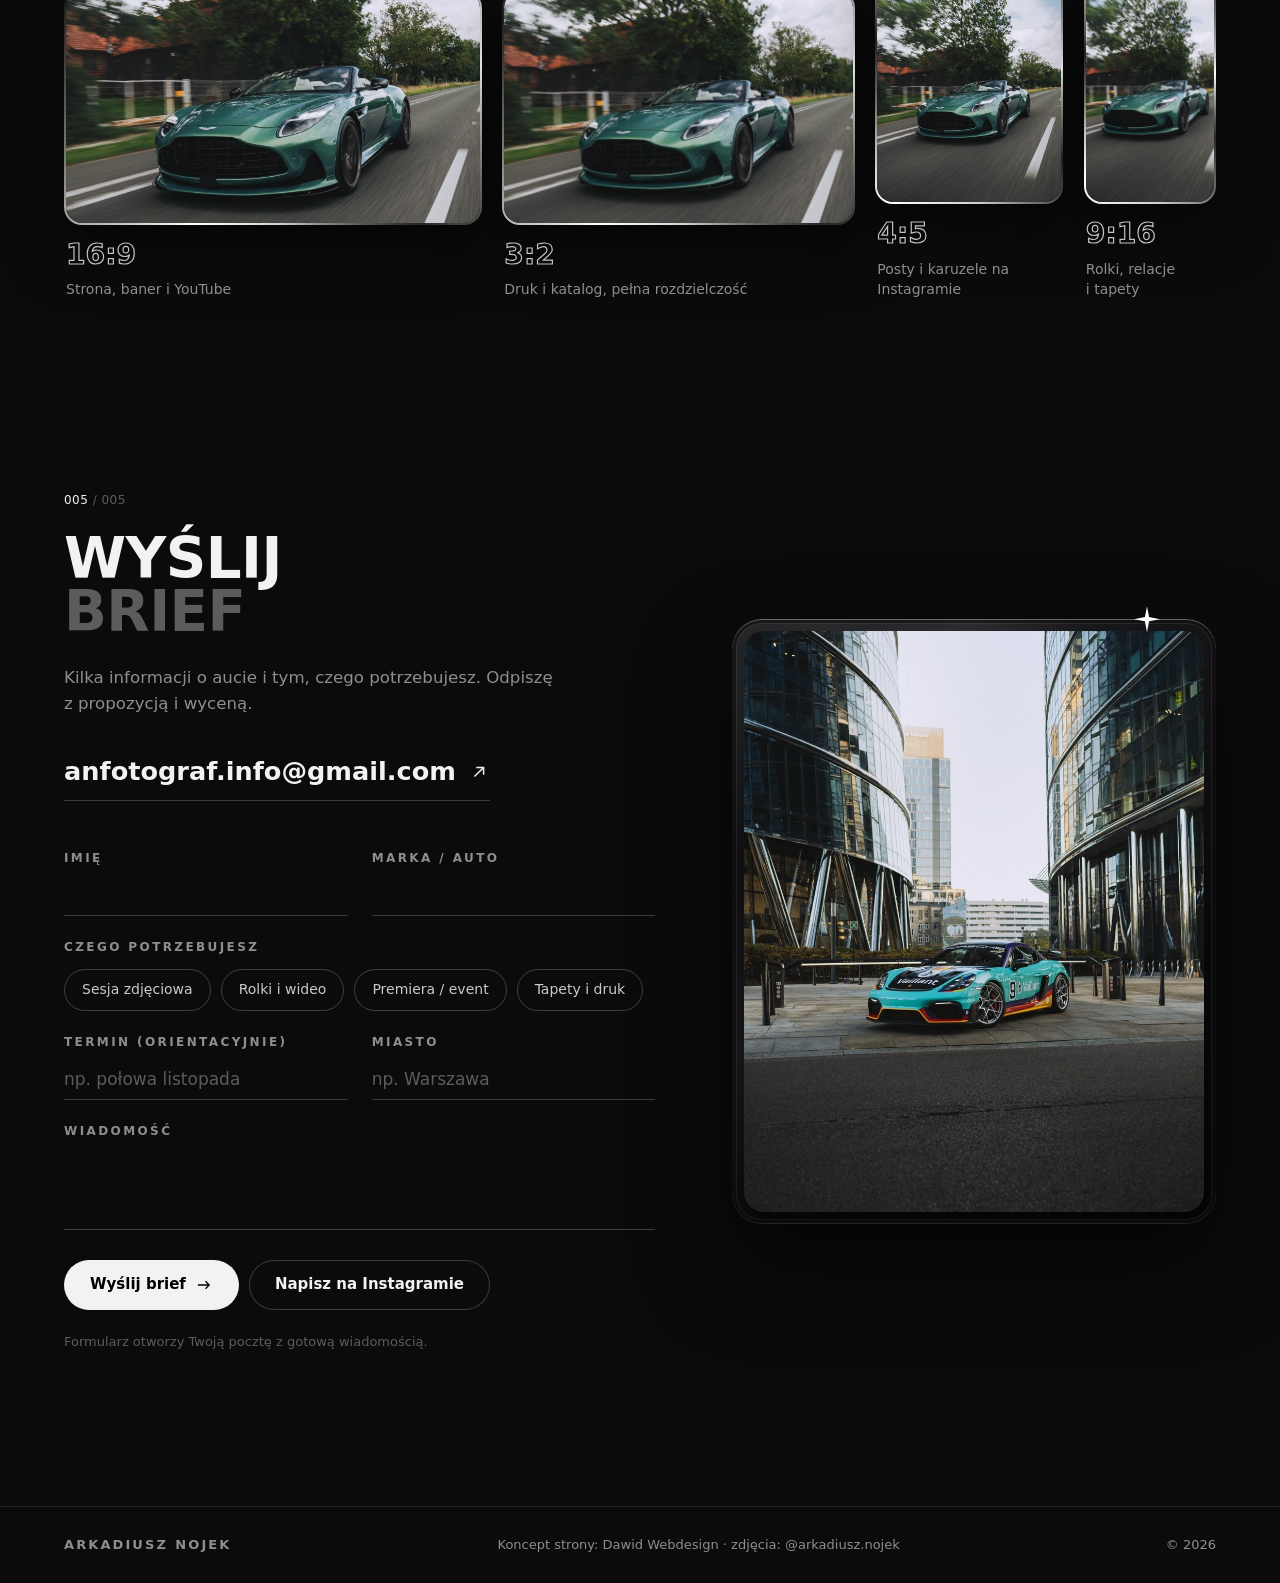
==== commit 4453dcc8: "Kroje premium: Clash Display + Satoshi (Fontshare) Co-Authored-By: Claude Opus 5.5 <noreply@anthropi" ====
--- a/wspolpraca.html
+++ b/wspolpraca.html
@@ -6,10 +6,10 @@
 <meta name="robots" content="noindex, nofollow">
 <title>Współpraca — Arkadiusz Nojek</title>
 <meta name="description" content="Jak wygląda współpraca: sesje zdjęciowe, rolki i relacje z premier dla marek motoryzacyjnych.">
-<link rel="preconnect" href="https://fonts.googleapis.com">
-<link rel="preconnect" href="https://fonts.gstatic.com" crossorigin>
-<link href="https://fonts.googleapis.com/css2?family=Archivo:wdth,wght@62..125,100..900&family=Inter:wght@400..600&display=swap" rel="stylesheet">
-<link rel="stylesheet" href="style.css?v=17">
+<link rel="preconnect" href="https://api.fontshare.com">
+<link rel="preconnect" href="https://cdn.fontshare.com" crossorigin>
+<link href="https://api.fontshare.com/v2/css?f[]=clash-display@400,500,600,700&f[]=satoshi@400,500,700&display=swap" rel="stylesheet">
+<link rel="stylesheet" href="style.css?v=20">
 </head>
 <body class="podstrona">
 
--- a/style.css
+++ b/style.css
@@ -1,6 +1,6 @@
 /* =========================================================
    Arkadiusz Nojek — koncept portfolio
-   Styl jak Dawid Webdesign: monochrome, ziarno filmu, Archivo rozciągnięte + Inter,
+   Styl jak Dawid Webdesign: monochrome, ziarno filmu, Clash Display + Satoshi (Fontshare),
    liczniki 001/006, chromowane ramki. Zdjęcia czarno-białe, kolor po najechaniu.
    ========================================================= */
 :root{
@@ -12,8 +12,8 @@
   --jasny:#c9c9c9;
   --szary:#8e8e8e;
   --ciemny:#5c5c5c;
-  --font:Inter,-apple-system,BlinkMacSystemFont,system-ui,sans-serif;
-  --szeroki:Archivo,"Arial Black",sans-serif;
+  --font:'Satoshi',-apple-system,BlinkMacSystemFont,system-ui,sans-serif;
+  --szeroki:'Clash Display','Satoshi',system-ui,sans-serif;
   --gutter:clamp(20px,5vw,72px);
   --maks:1280px;
   --ease:cubic-bezier(.22,1,.36,1);
@@ -35,12 +35,12 @@
 .ziarno{position:fixed;inset:0;z-index:90;pointer-events:none;background:url(img/ziarno.png);opacity:.55}
 
 /* ---------- typografia ---------- */
-.tytul,.hero__h1,.mono__slowo,.nav__logo,.proces__h2,.kadr figcaption b,.usluga h3,.krok h3,.mono__podtytul,.koncept-pasek b{font-family:var(--szeroki);font-stretch:125%}
+.tytul,.hero__h1,.mono__slowo,.nav__logo,.proces__h2,.kadr figcaption b,.usluga h3,.krok h3,.mono__podtytul,.koncept-pasek b{font-family:var(--szeroki);}
 .szary{color:var(--ciemny)}
 .licznik{font-size:12px;font-weight:500;letter-spacing:.04em;font-variant-numeric:tabular-nums;margin-bottom:22px}
 .licznik span{color:var(--ciemny)}
 .etykieta{font-size:12px;font-weight:600;letter-spacing:.2em;text-transform:uppercase;color:var(--szary)}
-.tytul{font-size:clamp(32px,5.2vw,78px);line-height:.95;font-weight:800;text-transform:uppercase;letter-spacing:-.01em}
+.tytul{font-size:clamp(34px,6.2vw,96px);line-height:.95;font-weight:600;text-transform:uppercase;letter-spacing:-.01em}
 .wstep{font-size:clamp(16px,1.3vw,18px);line-height:1.6;color:var(--szary);max-width:34em;margin-top:26px}
 
 /* ---------- przyciski ---------- */
@@ -82,13 +82,13 @@
 
 /* ---------- pasek konceptu ---------- */
 .koncept-pasek{position:relative;z-index:70;display:flex;align-items:center;justify-content:center;gap:10px;padding:8px var(--gutter);background:#131313;border-bottom:1px solid var(--linia);font-size:12.5px;line-height:1.4;color:var(--szary);text-align:center}
-.koncept-pasek b{font-stretch:125%;font-weight:800;font-size:11.5px;letter-spacing:.06em;text-transform:uppercase;color:var(--tekst)}
+.koncept-pasek b{font-weight:600;font-size:11.5px;letter-spacing:.06em;text-transform:uppercase;color:var(--tekst)}
 .kropka{flex:none;width:6px;height:6px;border-radius:50%;background:#fff;box-shadow:0 0 8px #fff}
 
 /* ---------- nawigacja ---------- */
 .nav{position:fixed;left:0;right:0;top:34px;z-index:60;display:flex;align-items:center;gap:30px;padding:22px var(--gutter);transition:top .5s var(--ease),padding .5s var(--ease),background .5s var(--ease)}
 .nav--tlo{top:0;padding-top:14px;padding-bottom:14px;background:rgba(11,11,11,.72);-webkit-backdrop-filter:blur(18px) saturate(140%);backdrop-filter:blur(18px) saturate(140%);box-shadow:0 1px 0 var(--linia)}
-.nav__logo{display:inline-flex;align-items:center;gap:12px;font-size:13px;font-weight:800;letter-spacing:.16em;white-space:nowrap}
+.nav__logo{display:inline-flex;align-items:center;gap:12px;font-size:13px;font-weight:600;letter-spacing:.16em;white-space:nowrap}
 .nav__logo .szary{color:var(--szary);margin-left:-.35em}
 .znak{display:grid;place-items:center;width:36px;height:36px;border-radius:10px;font-size:12px;letter-spacing:.02em;color:#000;background:linear-gradient(145deg,#fff,#9a9a9a 38%,#f4f4f4 55%,#6c6c6c 80%,#e8e8e8);box-shadow:0 0 12px rgba(255,255,255,.15),inset 0 1px 0 #fff}
 .nav__menu{display:flex;gap:26px;margin-left:auto}
@@ -108,7 +108,7 @@
 .gotowe .hero__wideo.aktywne{opacity:1;transform:none}
 .hero::after{content:"";position:absolute;inset:0;background:radial-gradient(ellipse 80% 60% at 50% 55%,rgba(0,0,0,.25),rgba(0,0,0,.72)),linear-gradient(0deg,rgba(0,0,0,.8),transparent 35%)}
 .hero__srodek{position:absolute;z-index:2;left:0;right:0;top:50%;transform:translateY(-44%);text-align:center;padding:0 var(--gutter)}
-.hero__h1{display:flex;flex-direction:column;align-items:center;margin-top:18px;font-weight:900;font-size:clamp(40px,11.2vw,200px);line-height:.84;letter-spacing:-.02em;text-transform:uppercase}
+.hero__h1{display:flex;flex-direction:column;align-items:center;margin-top:18px;font-weight:700;font-size:clamp(44px,14vw,250px);line-height:.84;letter-spacing:-.02em;text-transform:uppercase}
 .hero__h1 span:first-child{color:transparent;-webkit-text-stroke:1.5px rgba(242,242,242,.75)}
 .hero__h1 span:last-child{color:rgba(242,242,242,.95)}
 .hero__lead{margin:28px auto 0;max-width:30em;color:#e6e6e6;font-size:clamp(15px,1.35vw,19px);line-height:1.55}
@@ -140,7 +140,7 @@
 .kadr__foto img{width:100%;aspect-ratio:4/5;object-fit:cover;border-radius:12px;transition:transform 1.1s var(--ease)}
 .kadr:hover .kadr__foto img{transform:scale(1.045)}
 .kadr figcaption{display:block;padding:18px 2px 0}
-.kadr figcaption b{display:inline-flex;align-items:center;gap:12px;font-size:19px;font-weight:800;text-transform:uppercase}
+.kadr figcaption b{display:inline-flex;align-items:center;gap:12px;font-size:19px;font-weight:600;text-transform:uppercase}
 .kadr figcaption b::after{content:attr(data-typ);padding:3px 9px;border-radius:999px;box-shadow:inset 0 0 0 1px var(--linia-2);font-family:var(--font);font-stretch:100%;color:var(--szary);font-size:10px;font-weight:600;letter-spacing:.14em;text-transform:uppercase}
 .portfolio__wiecej{display:flex;justify-content:center;margin-top:clamp(28px,4vw,48px)}
 .portfolio__wiecej .btn{min-height:54px;padding:0 30px}
@@ -153,8 +153,8 @@
 .mono__gora{position:absolute;top:108px;left:var(--gutter)}
 .mono__gora .licznik{margin-bottom:10px}
 .mono__tekst{position:absolute;left:var(--gutter);top:38%;max-width:330px;font-size:15px;line-height:1.6;color:var(--jasny)}
-.mono__podtytul{font-weight:800;font-size:15px;line-height:1.25;text-transform:uppercase;color:var(--tekst);margin-bottom:14px}
-.mono__slowo{position:absolute;left:0;right:0;bottom:max(15%,110px);text-align:center;font-weight:900;font-size:21vw;line-height:.8;letter-spacing:-.01em;color:rgba(210,210,210,.38);white-space:nowrap;pointer-events:none}
+.mono__podtytul{font-weight:600;font-size:15px;line-height:1.25;text-transform:uppercase;color:var(--tekst);margin-bottom:14px}
+.mono__slowo{position:absolute;left:0;right:0;bottom:max(15%,110px);text-align:center;font-weight:700;font-size:26vw;line-height:.8;letter-spacing:-.01em;color:rgba(210,210,210,.38);white-space:nowrap;pointer-events:none}
 .mono__litery{display:inline-block}
 .mono__litery .l{display:inline-block;transform:translateY(60%);opacity:0}
 .mono.widac .mono__litery .l{transform:none;opacity:1;transition:transform 1.2s var(--ease),opacity 1.2s var(--ease);transition-delay:calc(var(--i)*.06s)}
@@ -178,7 +178,7 @@
 .rolka.gra .rolka__play{opacity:0}
 .rolka.gra:hover .rolka__play{opacity:1}
 .rolka__opis{display:block;padding:16px 2px 0}
-.rolka__opis b{display:block;font-family:var(--szeroki);font-stretch:125%;font-weight:800;font-size:14px;text-transform:uppercase;line-height:1.2}
+.rolka__opis b{display:block;font-family:var(--szeroki);font-weight:600;font-size:14px;text-transform:uppercase;line-height:1.2}
 .rolka__opis span{display:block;margin-top:5px;font-size:13px;color:var(--szary)}
 @media (max-width:1000px){
   .rolki__rzad{display:flex;overflow-x:auto;scroll-snap-type:x mandatory;scroll-padding-inline:var(--gutter);scrollbar-width:none;padding-bottom:10px;overscroll-behavior-x:contain}
@@ -199,7 +199,7 @@
 .usluga:hover .usluga__ikona{transform:translateY(-4px) rotate(-4deg)}
 .usluga__ikona svg{width:32px;height:32px;fill:none;stroke:url(#chrom);stroke-width:2.2;stroke-linejoin:round;stroke-linecap:round}
 .usluga__nr{font-size:12px;color:var(--ciemny);font-variant-numeric:tabular-nums;margin-bottom:10px}
-.usluga h3{font-size:17px;font-weight:800;text-transform:uppercase;line-height:1.15;margin-bottom:16px}
+.usluga h3{font-size:17px;font-weight:600;text-transform:uppercase;line-height:1.15;margin-bottom:16px}
 .usluga__opis{color:var(--szary);font-size:15px;line-height:1.55}
 
 /* ---------- proces ---------- */
@@ -209,20 +209,20 @@
 .proces__scena::after{content:"";position:absolute;inset:0;background:linear-gradient(0deg,var(--bg) 0%,rgba(11,11,11,.4) 45%,rgba(11,11,11,.55) 100%)}
 .proces__napis{position:absolute;z-index:2;left:0;right:0;bottom:clamp(30px,5vw,60px)}
 .proces__napis .etykieta{margin-bottom:22px}
-.proces__h2{display:flex;flex-direction:column;font-weight:900;font-size:clamp(38px,8.4vw,150px);line-height:.86;letter-spacing:-.02em;text-transform:uppercase}
+.proces__h2{display:flex;flex-direction:column;font-weight:700;font-size:clamp(42px,10.4vw,186px);line-height:.86;letter-spacing:-.02em;text-transform:uppercase}
 .proces__h2 span:first-child{color:transparent;-webkit-text-stroke:1.5px rgba(242,242,242,.75)}
 .kroki{display:grid;grid-template-columns:repeat(4,1fr);gap:0 30px;margin-top:clamp(40px,5vw,70px)}
 .krok{position:relative;padding-top:28px}
 .krok::before{content:"";position:absolute;left:0;right:0;top:0;height:1.5px;background:linear-gradient(to right,#fff,#5a5a5a 45%,#e6e6e6 70%,transparent);opacity:.5}
 .krok span{font-size:12px;color:var(--ciemny);font-variant-numeric:tabular-nums}
-.krok h3{margin:22px 0 12px;font-size:17px;font-weight:800;text-transform:uppercase;line-height:1.15}
+.krok h3{margin:22px 0 12px;font-size:17px;font-weight:600;text-transform:uppercase;line-height:1.15}
 .krok p{color:var(--szary);font-size:15px}
 
 /* ---------- kontakt ---------- */
 .kontakt{padding-bottom:clamp(100px,12vw,160px)}
 .kontakt .tytul{font-size:clamp(32px,4.4vw,66px)}
 .kontakt__siatka{display:grid;grid-template-columns:minmax(0,1.1fr) minmax(0,.9fr);gap:clamp(40px,6vw,96px);align-items:center}
-.kontakt__mail{display:inline-flex;align-items:center;gap:12px;margin-top:34px;font-family:var(--szeroki);font-stretch:112%;font-weight:600;font-size:clamp(18px,2vw,28px);border-bottom:1px solid var(--linia-2);padding-bottom:8px;transition:border-color .3s;word-break:break-all}
+.kontakt__mail{display:inline-flex;align-items:center;gap:12px;margin-top:34px;font-family:var(--szeroki);font-weight:600;font-size:clamp(18px,2vw,28px);border-bottom:1px solid var(--linia-2);padding-bottom:8px;transition:border-color .3s;word-break:break-all}
 .kontakt__mail svg{flex:none;width:22px;height:22px;fill:none;stroke:currentColor;stroke-width:1.6;transition:transform .4s var(--ease)}
 .kontakt__mail:hover{border-color:#fff}
 .kontakt__mail:hover svg{transform:translate(3px,-3px)}
@@ -263,7 +263,7 @@
    ========================================================= */
 .oferta__wiecej{margin-top:22px}
 .mono--start{margin-top:0;height:calc(100vh - var(--pasek,34px));height:calc(100svh - var(--pasek,34px))}
-.mono__slowo--dlugie{font-size:10.4vw}
+.mono__slowo--dlugie{font-size:12vw}
 .mono--start .mono__tekst{top:34%}
 .mono--start::after{background:linear-gradient(180deg,rgba(0,0,0,.6),transparent 26%),linear-gradient(90deg,rgba(0,0,0,.55),transparent 55%),linear-gradient(0deg,rgba(0,0,0,.6),transparent 40%)}
 
@@ -275,9 +275,9 @@
 .krokk img{position:absolute;inset:0;width:100%;height:100%;object-fit:cover;border-radius:20px;filter:var(--bw) brightness(.75);transition:transform 1.2s var(--ease),filter .8s var(--ease)}
 .krokk:hover img{transform:scale(1.05);filter:none}
 .krokk::after{content:"";position:absolute;inset:0;border-radius:20px;background:linear-gradient(0deg,rgba(0,0,0,.88) 0%,rgba(0,0,0,.25) 45%,rgba(0,0,0,.35) 100%);pointer-events:none}
-.krokk__nr{position:absolute;z-index:2;top:22px;left:24px;font-family:var(--szeroki);font-stretch:125%;font-weight:900;font-size:clamp(56px,5.4vw,84px);line-height:.8;color:transparent;-webkit-text-stroke:1.5px rgba(242,242,242,.8)}
+.krokk__nr{position:absolute;z-index:2;top:22px;left:24px;font-family:var(--szeroki);font-weight:700;font-size:clamp(56px,5.4vw,84px);line-height:.8;color:transparent;-webkit-text-stroke:1.5px rgba(242,242,242,.8)}
 .krokk__opis{position:absolute;z-index:2;left:24px;right:24px;bottom:24px}
-.krokk__opis h3{font-family:var(--szeroki);font-stretch:125%;font-weight:800;font-size:17px;line-height:1.15;text-transform:uppercase;margin-bottom:10px}
+.krokk__opis h3{font-family:var(--szeroki);font-weight:600;font-size:17px;line-height:1.15;text-transform:uppercase;margin-bottom:10px}
 .krokk__opis p{font-size:14.5px;line-height:1.5;color:var(--jasny)}
 
 /* jedno ujęcie, każdy format */
@@ -287,7 +287,7 @@
 .format__ramka img{width:100%;height:100%;object-fit:cover;border-radius:16px;transition:transform 1.2s var(--ease)}
 .format:hover .format__ramka img{transform:scale(1.04)}
 .format figcaption{padding:16px 2px 0}
-.format figcaption b{display:block;font-family:var(--szeroki);font-stretch:125%;font-weight:900;font-size:clamp(22px,2.2vw,32px);line-height:1;color:transparent;-webkit-text-stroke:1.2px rgba(242,242,242,.8)}
+.format figcaption b{display:block;font-family:var(--szeroki);font-weight:700;font-size:clamp(22px,2.2vw,32px);line-height:1;color:transparent;-webkit-text-stroke:1.2px rgba(242,242,242,.8)}
 .format figcaption span{display:block;margin-top:10px;font-size:14px;line-height:1.45;color:var(--szary)}
 
 /* brief: wybór zakresu */
@@ -321,7 +321,7 @@
   .nav__menu{position:fixed;inset:0;z-index:-1;overflow:hidden;flex-direction:column;justify-content:center;gap:6px;margin:0;padding:90px var(--gutter) 60px;background:var(--bg);opacity:0;visibility:hidden;transition:opacity .45s var(--ease),visibility 0s .45s}
   .nav--otwarte{background:transparent;-webkit-backdrop-filter:none;backdrop-filter:none;box-shadow:none}
   .nav--otwarte .nav__menu{opacity:1;visibility:visible;transition:opacity .45s var(--ease)}
-  .nav__menu a{font-family:var(--szeroki);font-stretch:125%;font-weight:800;font-size:clamp(24px,7.6vw,46px);line-height:1.2;text-transform:uppercase;color:var(--tekst);max-width:100%;transform:translateY(24px);opacity:0;transition:transform .6s var(--ease),opacity .6s var(--ease)}
+  .nav__menu a{font-family:var(--szeroki);font-weight:600;font-size:clamp(24px,7.6vw,46px);line-height:1.2;text-transform:uppercase;color:var(--tekst);max-width:100%;transform:translateY(24px);opacity:0;transition:transform .6s var(--ease),opacity .6s var(--ease)}
   .nav--otwarte .nav__menu a{transform:none;opacity:1}
   .nav--otwarte .nav__menu a:nth-child(2){transition-delay:.04s}
   .nav--otwarte .nav__menu a:nth-child(3){transition-delay:.08s}
@@ -351,7 +351,7 @@
   .nav{top:50px}
   .nav--tlo{top:0}
   .hero{min-height:600px}
-  .hero__h1{font-size:clamp(36px,12.6vw,90px)}
+  .hero__h1{font-size:clamp(40px,15.6vw,110px)}
   .hero__h1 span:first-child{-webkit-text-stroke-width:1.2px}
   .hero__srodek{transform:translateY(-50%)}
   .hero__dol{grid-template-columns:1fr auto;bottom:28px}
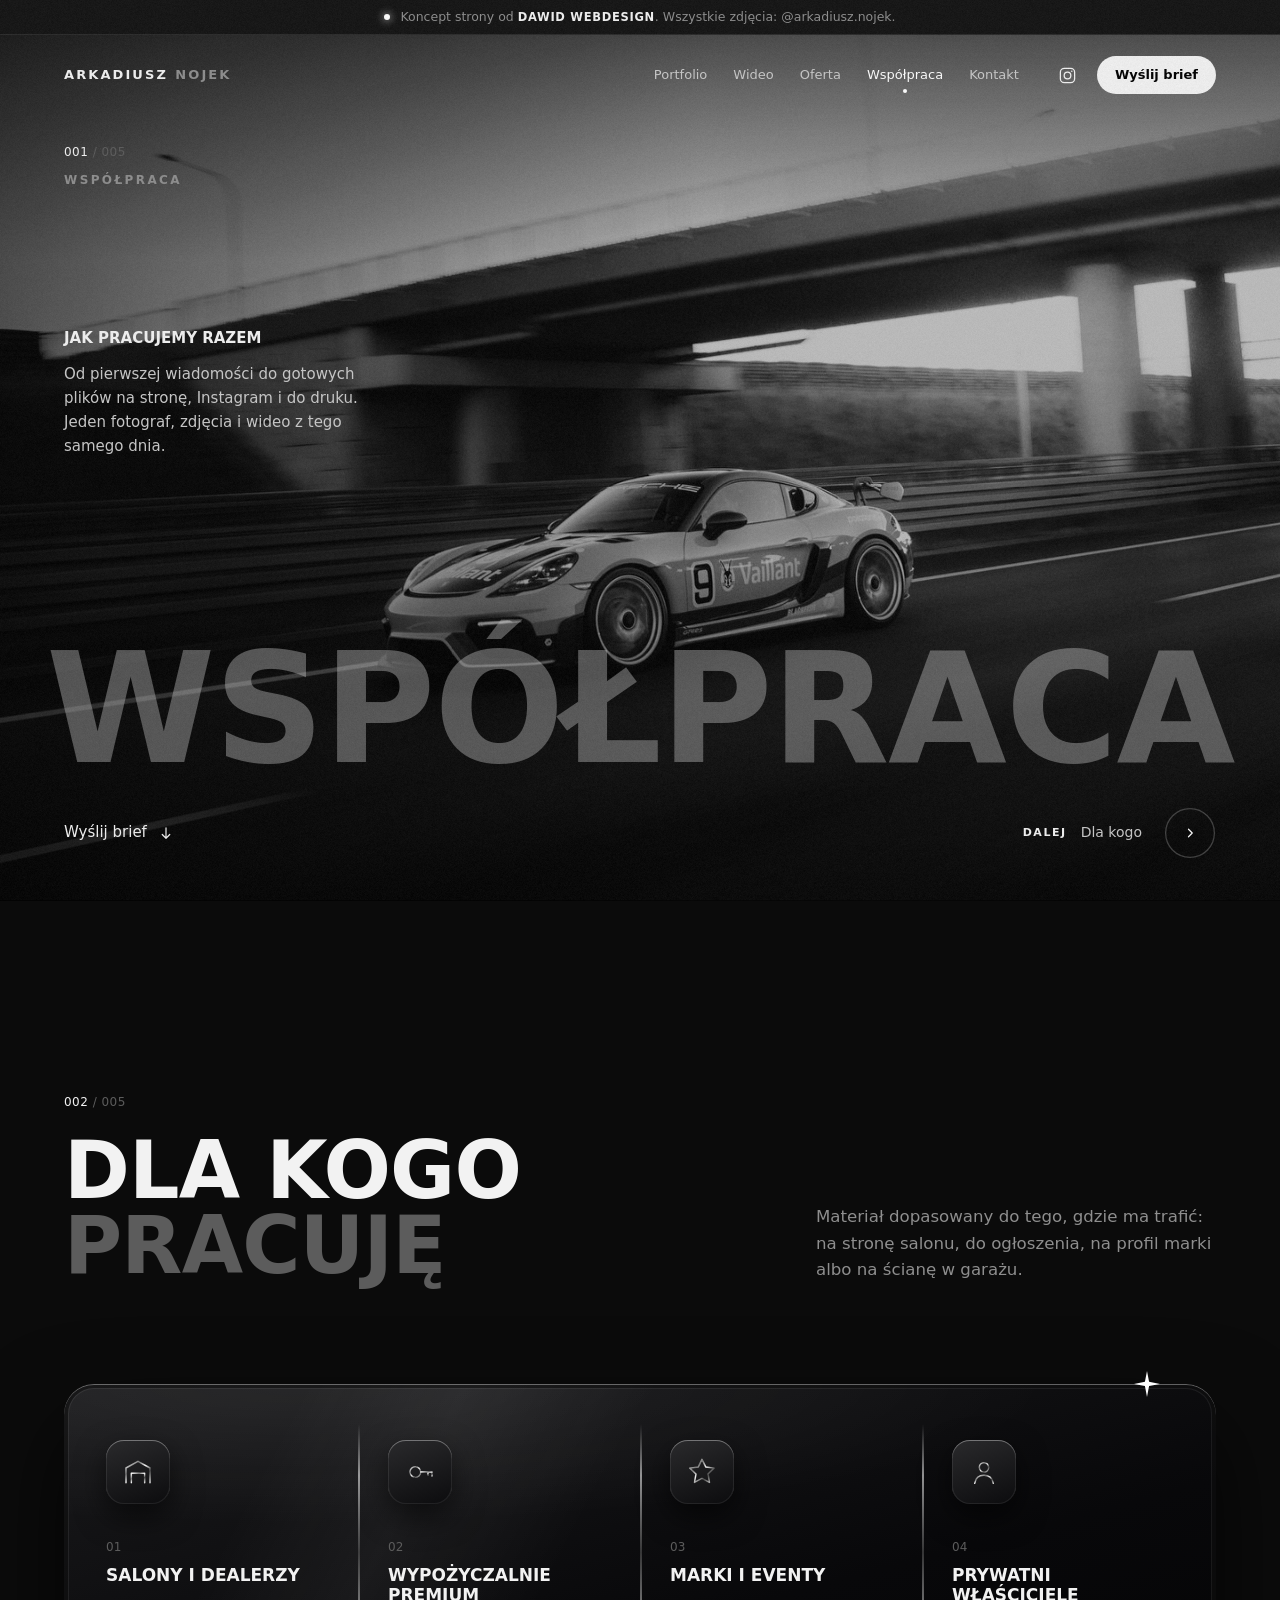
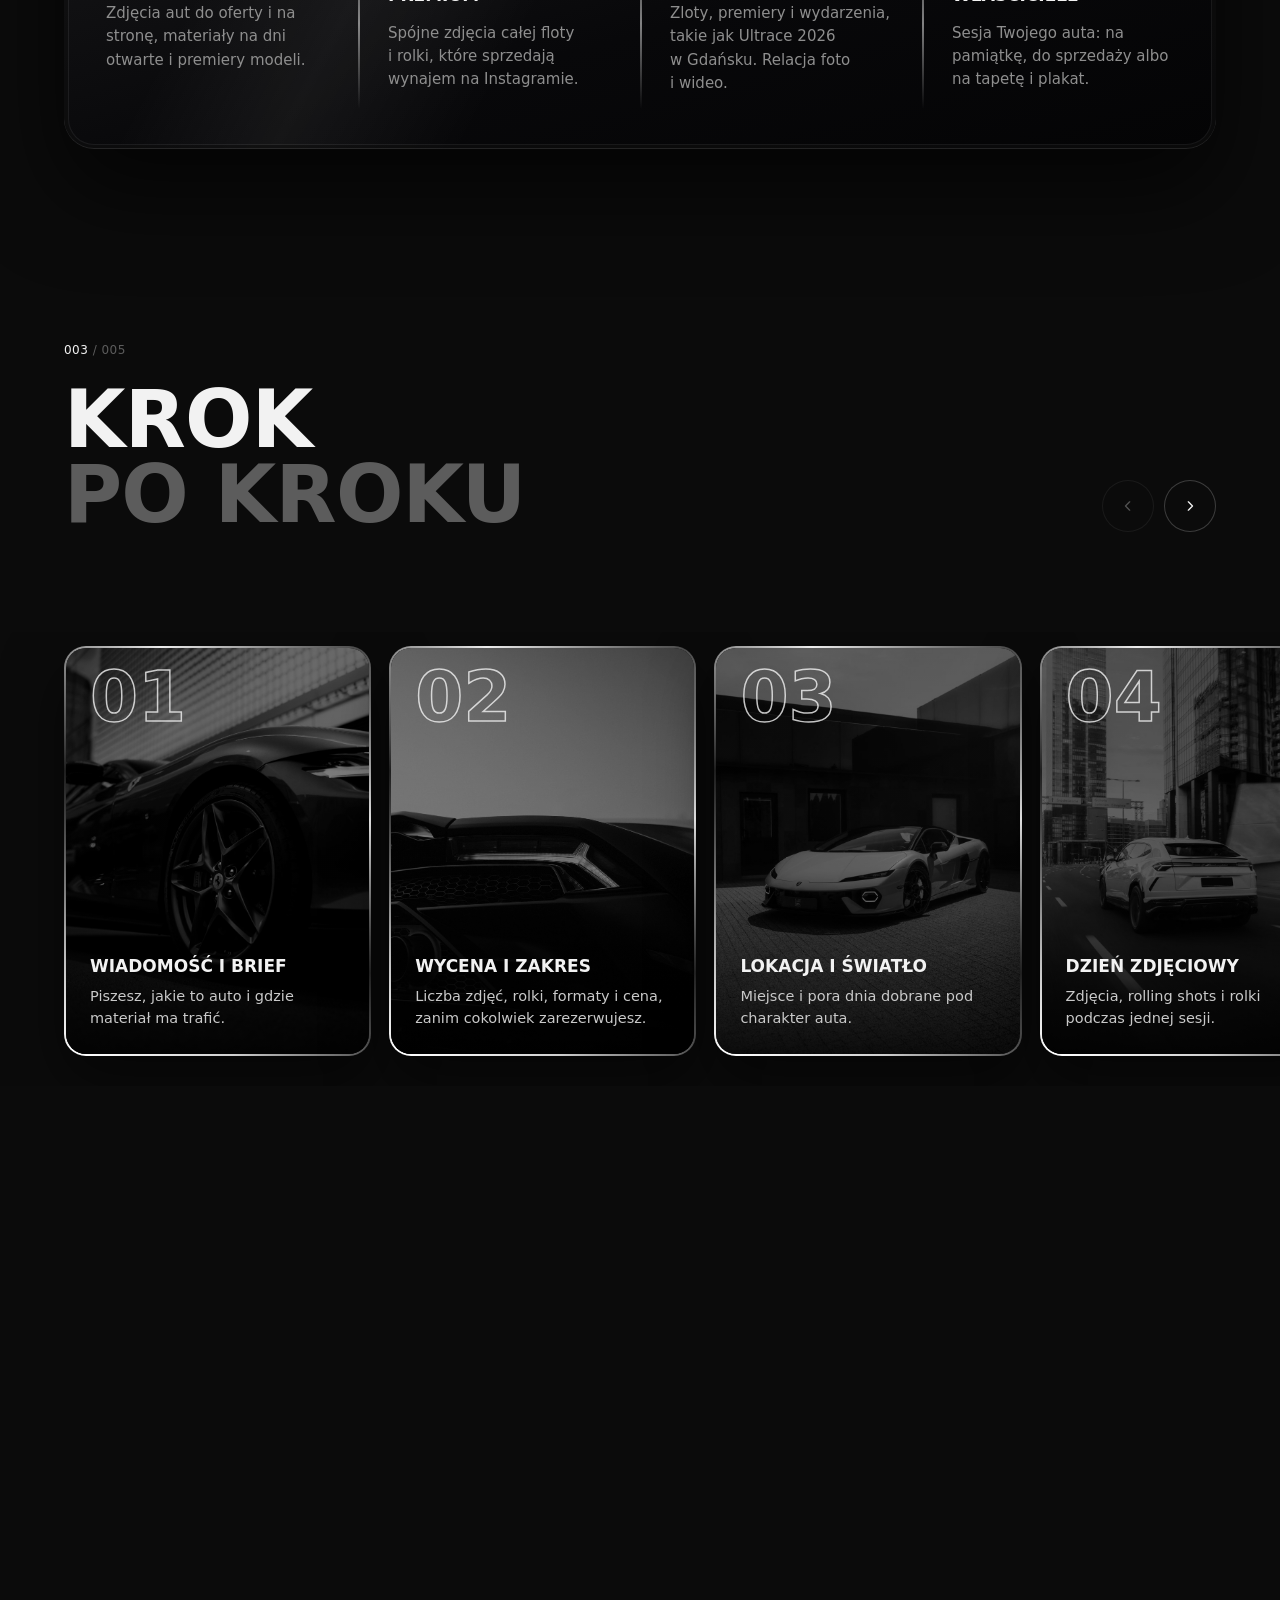
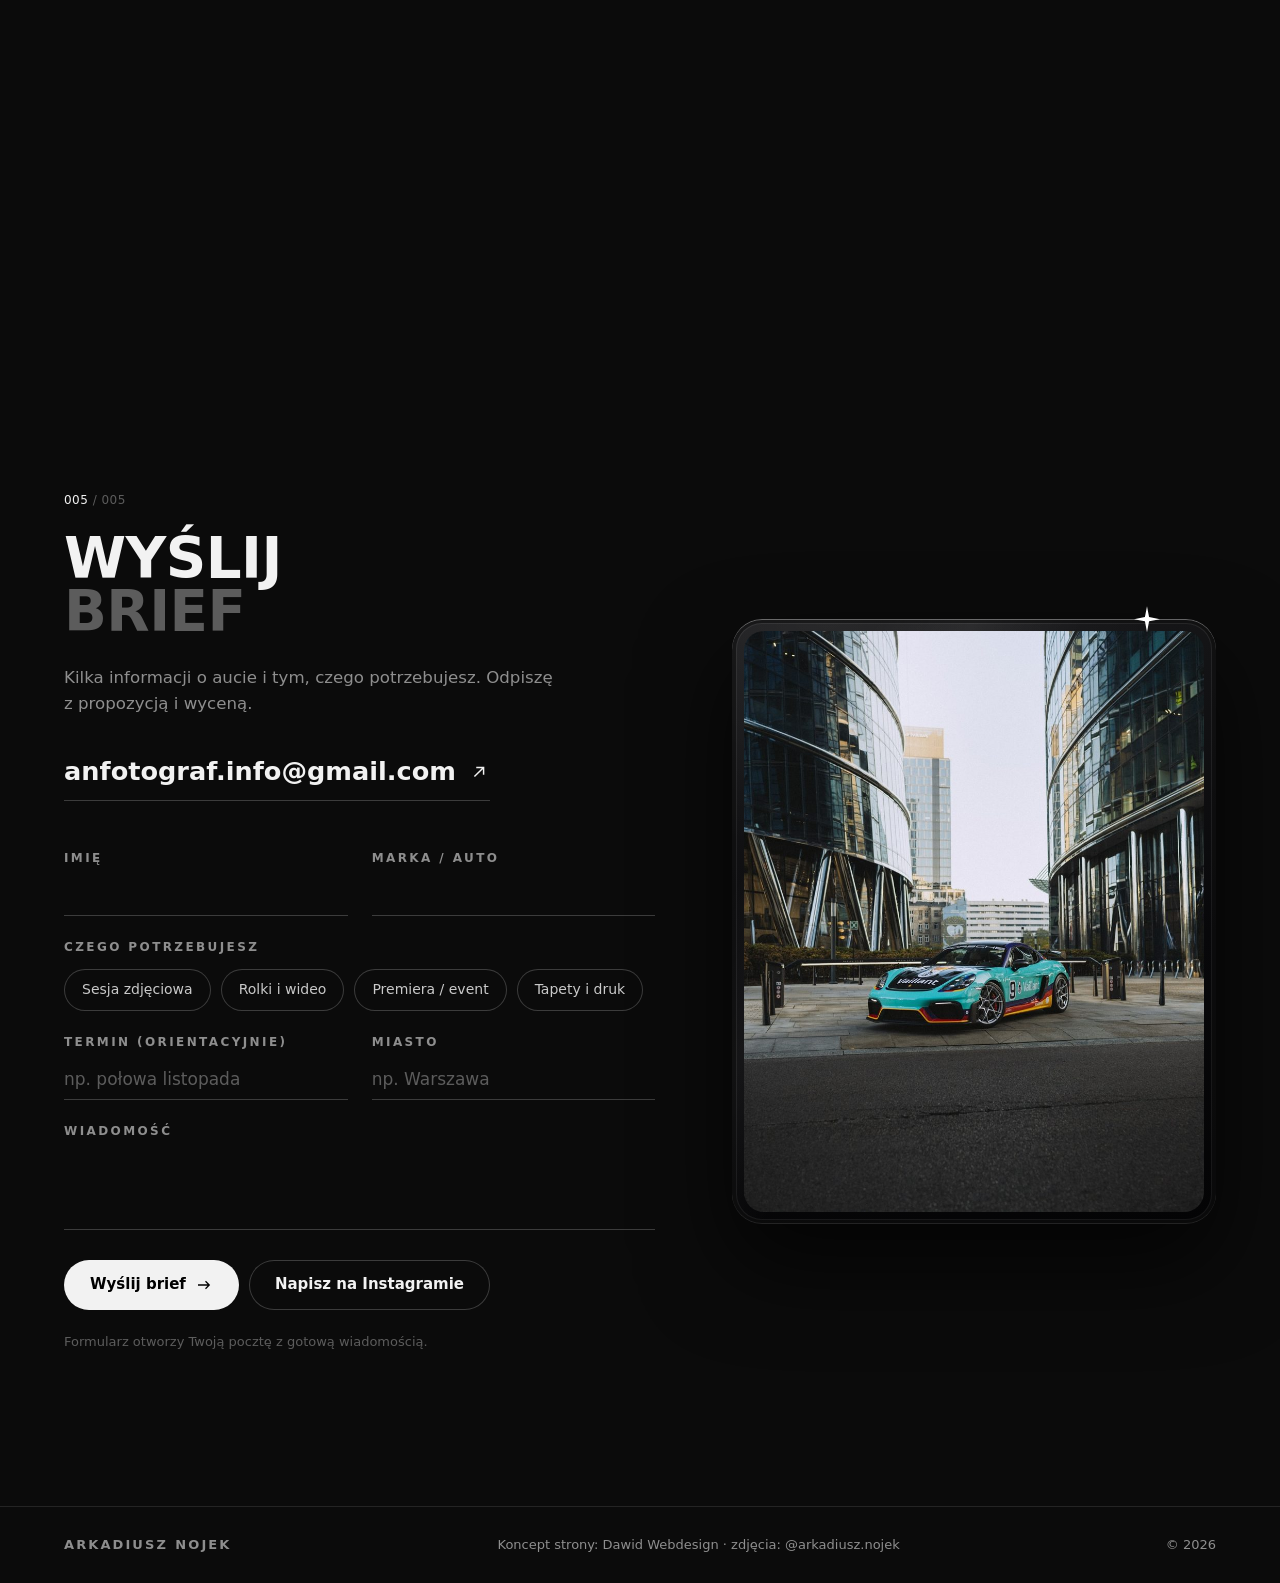
==== commit a2b1800c: "Naprawa rozjeżdżania na telefonie: pola wyboru, DALEJ, odstępy nagłówków Co-Authored-By: Claude Opus" ====
--- a/wspolpraca.html
+++ b/wspolpraca.html
@@ -9,7 +9,7 @@
 <link rel="preconnect" href="https://api.fontshare.com">
 <link rel="preconnect" href="https://cdn.fontshare.com" crossorigin>
 <link href="https://api.fontshare.com/v2/css?f[]=clash-display@400,500,600,700&f[]=satoshi@400,500,700&display=swap" rel="stylesheet">
-<link rel="stylesheet" href="style.css?v=20">
+<link rel="stylesheet" href="style.css?v=22">
 </head>
 <body class="podstrona">
 
--- a/style.css
+++ b/style.css
@@ -204,10 +204,7 @@
 
 /* ---------- proces ---------- */
 .proces{padding-top:clamp(120px,15vw,200px)}
-.proces__scena{position:relative;height:clamp(520px,80vh,860px);overflow:hidden}
-.proces__foto{position:absolute;inset:0;width:100%;height:100%;object-fit:cover;object-position:50% 50%;filter:var(--bw) brightness(.75)}
-.proces__scena::after{content:"";position:absolute;inset:0;background:linear-gradient(0deg,var(--bg) 0%,rgba(11,11,11,.4) 45%,rgba(11,11,11,.55) 100%)}
-.proces__napis{position:absolute;z-index:2;left:0;right:0;bottom:clamp(30px,5vw,60px)}
+.proces__scena{position:relative}
 .proces__napis .etykieta{margin-bottom:22px}
 .proces__h2{display:flex;flex-direction:column;font-weight:700;font-size:clamp(42px,10.4vw,186px);line-height:.86;letter-spacing:-.02em;text-transform:uppercase}
 .proces__h2 span:first-child{color:transparent;-webkit-text-stroke:1.5px rgba(242,242,242,.75)}
@@ -293,8 +290,8 @@
 /* brief: wybór zakresu */
 .wybor{border:0;margin:0;padding:0;display:flex;flex-wrap:wrap;gap:10px}
 .wybor legend{width:100%;margin-bottom:12px;font-size:12px;font-weight:600;letter-spacing:.2em;text-transform:uppercase;color:var(--szary);padding:0}
-.wybor label{display:block;cursor:pointer}
-.wybor input{position:absolute;opacity:0;pointer-events:none}
+.wybor label{position:relative;display:block;cursor:pointer}
+.wybor input{position:absolute;left:0;top:0;width:1px;height:1px;margin:0;opacity:0;pointer-events:none}
 .wybor label span{display:inline-flex;align-items:center;min-height:42px;padding:0 18px;border-radius:999px;box-shadow:inset 0 0 0 1px var(--linia-2);font-size:14px;font-weight:500;letter-spacing:0;text-transform:none;color:var(--jasny);transition:background .25s,color .25s,box-shadow .25s}
 .wybor label:hover span{box-shadow:inset 0 0 0 1px rgba(255,255,255,.5);color:#fff}
 .wybor input:checked+span{background:var(--tekst);color:#000;box-shadow:none}
@@ -337,7 +334,7 @@
   .nav--otwarte .nav__kropki i:nth-child(4){transform:translate(-5px,-5px)}
   .btn--male{display:none}
   .naglowek--rzad{display:block}
-  .naglowek__prawo{margin-top:26px}
+  .naglowek__prawo,.wstep.naglowek__prawo{margin-top:22px}
   .kontakt__siatka{grid-template-columns:1fr}
   .kontakt__foto{aspect-ratio:4/3}
   .kontakt__foto--wtopione{aspect-ratio:4/5;margin:0 calc(var(--gutter)*-1)}
@@ -366,6 +363,7 @@
   .mono__slowo{position:relative;bottom:auto;margin-top:-11vw;order:3}
   .mono__dol{position:static;order:4;padding:28px var(--gutter) 0;grid-template-columns:1fr auto}
   .mono__nr{display:none}
+  .mono__dol>span[aria-hidden]{display:none}
   .uslugi{grid-template-columns:1fr}
   .usluga::before,.usluga::after{display:none}
   .usluga+.usluga::after{display:block;content:"";position:absolute;top:0;left:28px;right:28px;height:1.5px;background:linear-gradient(to right,transparent,#fff 18%,#5a5a5a 45%,#e6e6e6 70%,transparent);opacity:.55}
